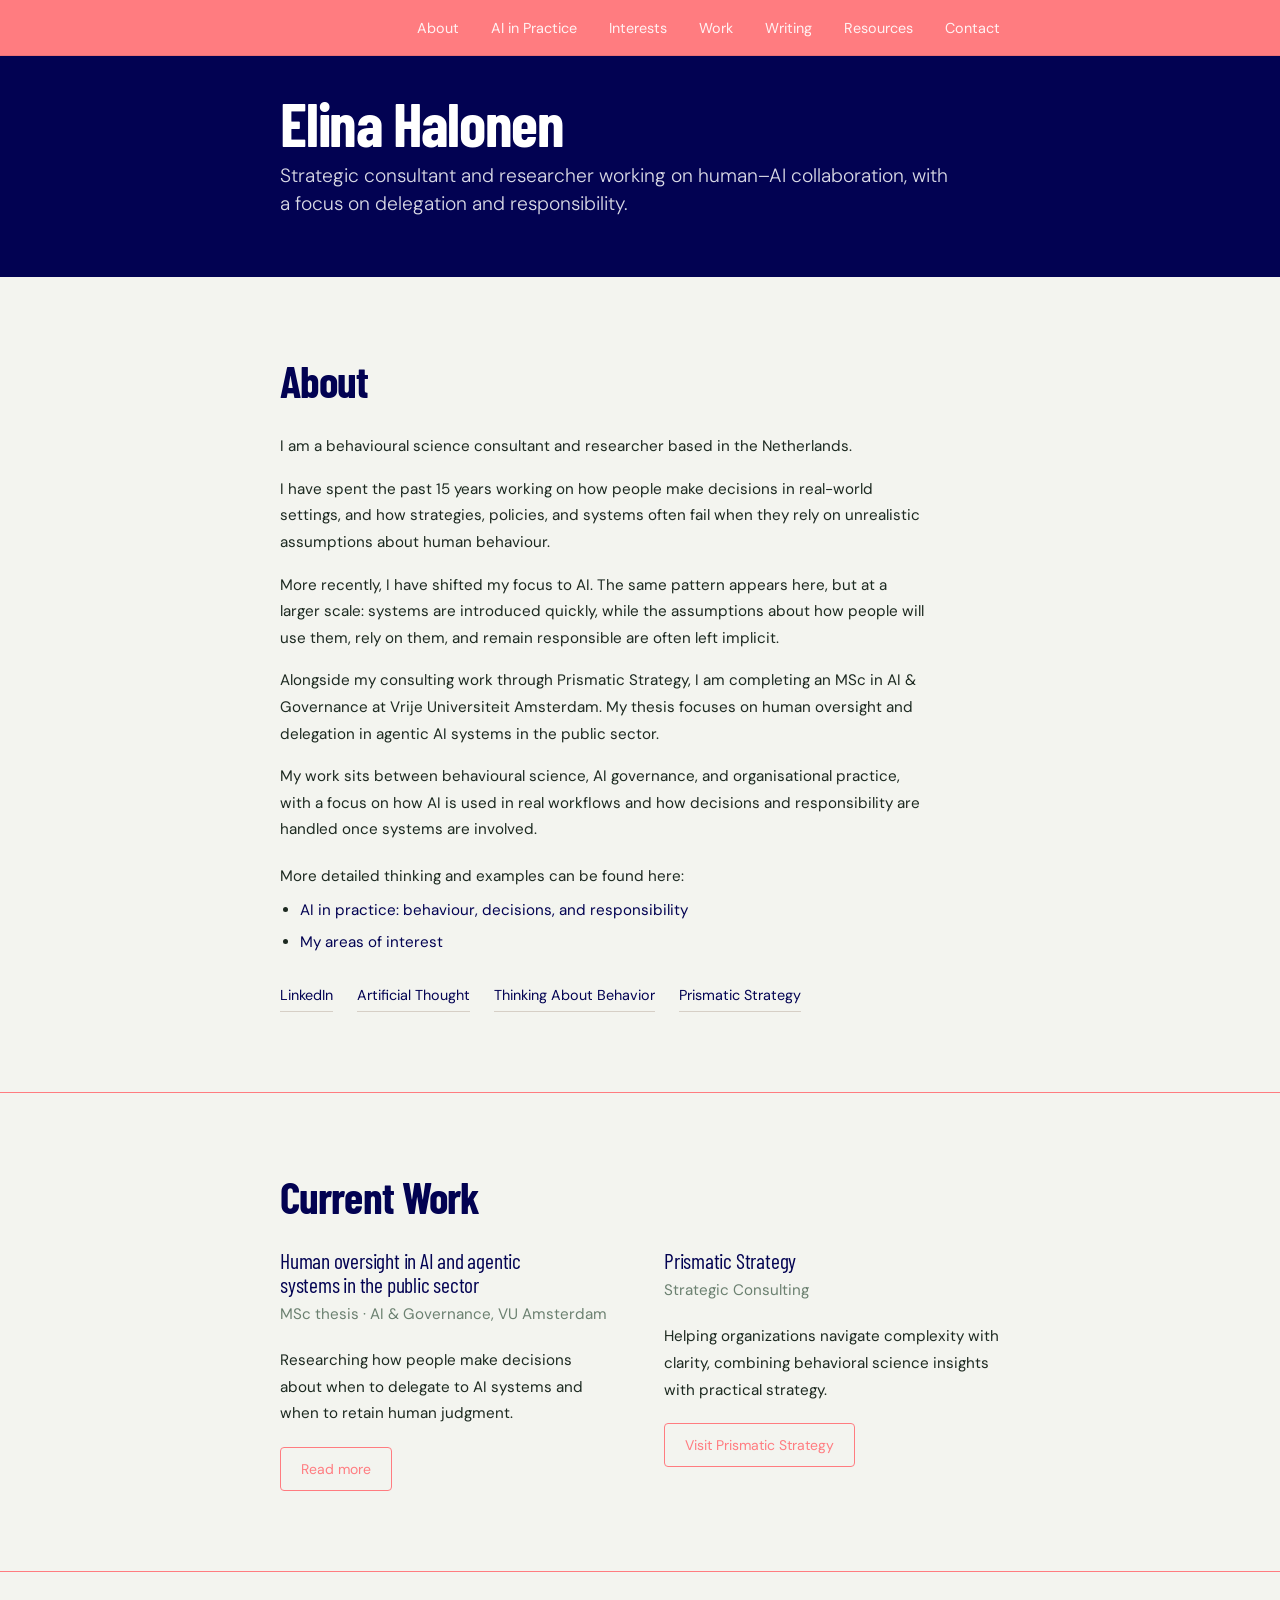
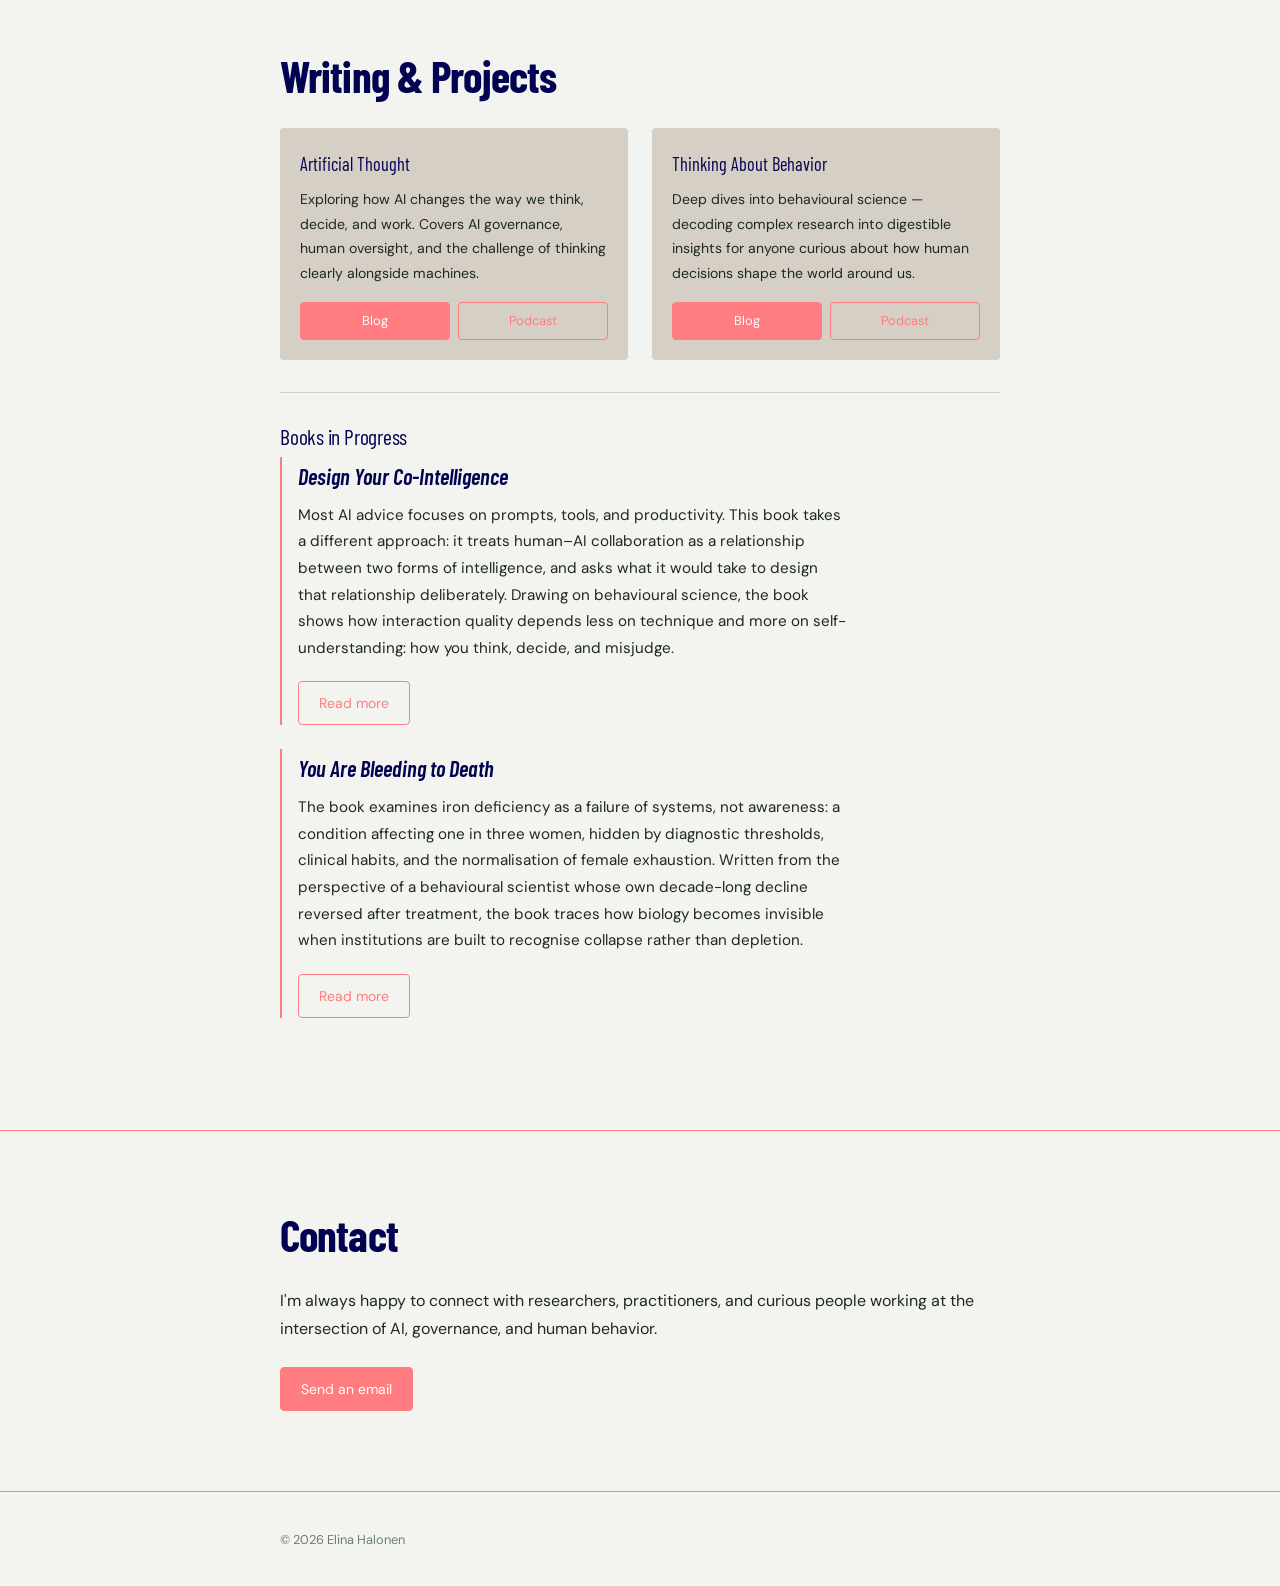
==== index.html @ ab455d07 "link colour" ====
<!DOCTYPE html>
<html lang="en">
<head>
  <meta charset="UTF-8">
  <meta name="viewport" content="width=device-width, initial-scale=1.0">
  <title>Elina Halonen</title>
  <meta name="description" content="Behavioural science consultant and researcher working on human–AI collaboration, delegation, and responsibility. Based in the Netherlands.">
  <link rel="preconnect" href="https://fonts.googleapis.com">
  <link rel="preconnect" href="https://fonts.gstatic.com" crossorigin>
  <link href="https://fonts.googleapis.com/css2?family=Barlow+Condensed:wght@400;500;600;700&family=DM+Sans:wght@300;400;500&display=swap" rel="stylesheet">
  <link rel="stylesheet" href="style.css?v=6">
</head>
<body>

  <!-- NAVIGATION -->
  <nav class="nav nav-index">
    <div class="nav-inner">
      <button class="nav-toggle" aria-label="Toggle menu">&#9776;</button>
      <ul class="nav-links">
        <li><a href="#about">About</a></li>
        <li><a href="ai-in-practice.html">AI in Practice</a></li>
        <li><a href="areas-of-interest.html">Interests</a></li>
        <li><a href="#work">Work</a></li>
        <li><a href="#writing">Writing</a></li>
        <li><a href="resources.html">Resources</a></li>
        <li><a href="#contact">Contact</a></li>
      </ul>
    </div>
  </nav>

  <main>

    <!-- HERO -->
    <section class="hero">
      <div class="hero-inner">
        <div class="hero-text">
          <h1 class="hero-name">Elina Halonen</h1>
          <!-- EDIT: tagline -->
          <p class="hero-tagline">Strategic consultant and researcher working on human–AI collaboration, with a focus on delegation and responsibility.</p>
        </div>
      </div>
    </section>

    <!-- ABOUT -->
    <section class="section reveal" id="about">
      <div class="section-inner">
        <h2 class="section-label">About</h2>
        <!-- EDIT: about text -->
        <div class="section-content">
          <p>I am a behavioural science consultant and researcher based in the Netherlands.</p>
          <p>I have spent the past 15 years working on how people make decisions in real-world settings, and how strategies, policies, and systems often fail when they rely on unrealistic assumptions about human behaviour.</p>
          <p>More recently, I have shifted my focus to AI. The same pattern appears here, but at a larger scale: systems are introduced quickly, while the assumptions about how people will use them, rely on them, and remain responsible are often left implicit.</p>
          <p>Alongside my consulting work through Prismatic Strategy, I am completing an MSc in AI &amp; Governance at Vrije Universiteit Amsterdam. My thesis focuses on human oversight and delegation in agentic AI systems in the public sector.</p>
          <p>My work sits between behavioural science, AI governance, and organisational practice, with a focus on how AI is used in real workflows and how decisions and responsibility are handled once systems are involved.</p>
        </div>
        <div class="section-content" style="margin-top: 1.25rem;">
          <p>More detailed thinking and examples can be found here:</p>
          <ul style="margin: 0.5rem 0 0 1.25rem; display: flex; flex-direction: column; gap: 0.3rem;">
            <li style="font-size: 0.95rem;"><a href="ai-in-practice.html" style="color: var(--color-green);">AI in practice: behaviour, decisions, and responsibility</a></li>
            <li style="font-size: 0.95rem;"><a href="areas-of-interest.html" style="color: var(--color-green);">My areas of interest</a></li>
          </ul>
        </div>

        <div class="hero-social" style="margin-top: 1.75rem;">
          <a href="https://www.linkedin.com/in/elinahalonen/" target="_blank" rel="noopener">LinkedIn</a>
          <a href="https://artificialthought.substack.com/" target="_blank" rel="noopener">Artificial Thought</a>
          <a href="https://thinkingaboutbehavior.substack.com/" target="_blank" rel="noopener">Thinking About Behavior</a>
          <a href="https://www.prismaticstrategy.com/" target="_blank" rel="noopener">Prismatic Strategy</a>
        </div>
      </div>
    </section>

    <!-- CURRENT WORK -->
    <section class="section reveal" id="work">
      <div class="section-inner">
        <h2 class="section-label">Current Work</h2>
        <div class="work-grid">
          <!-- EDIT: section content -->
          <div class="work-item">
            <h3 class="work-title">Human oversight in AI and agentic systems in the public sector</h3>
            <p class="work-org">MSc thesis · AI &amp; Governance, VU Amsterdam</p>
            <p>Researching how people make decisions about when to delegate to AI systems and when to retain human judgment.</p>
            <a href="thesis.html" class="btn btn-outline">Read more</a>
          </div>
          <div class="work-item">
            <h3 class="work-title">Prismatic Strategy</h3>
            <p class="work-org">Strategic Consulting</p>
            <p>Helping organizations navigate complexity with clarity, combining behavioral science insights with practical strategy.</p>
            <a href="https://www.prismaticstrategy.com/" class="btn btn-outline" target="_blank" rel="noopener">Visit Prismatic Strategy</a>
          </div>
        </div>
      </div>
    </section>

    <!-- WRITING & PROJECTS -->
    <section class="section reveal" id="writing">
      <div class="section-inner">
        <h2 class="section-label">Writing &amp; Projects</h2>
        <!-- EDIT: section content -->

        <div class="writing-item">
          <div class="substack-grid">
            <div class="substack-card">
              <h4>Artificial Thought</h4>
              <p>Exploring how AI changes the way we think, decide, and work. Covers AI governance, human oversight, and the challenge of thinking clearly alongside machines.</p>
              <div class="card-btns">
                <a href="https://artificialthought.substack.com/" class="btn btn-primary" target="_blank" rel="noopener">Blog</a>
                <a href="https://artificialthought.substack.com/podcast" class="btn btn-outline" target="_blank" rel="noopener">Podcast</a>
              </div>
            </div>
            <div class="substack-card">
              <h4>Thinking About Behavior</h4>
              <p>Deep dives into behavioural science — decoding complex research into digestible insights for anyone curious about how human decisions shape the world around us.</p>
              <div class="card-btns">
                <a href="https://thinkingaboutbehavior.substack.com/" class="btn btn-primary" target="_blank" rel="noopener">Blog</a>
                <a href="https://thinkingaboutbehavior.substack.com/podcast" class="btn btn-outline" target="_blank" rel="noopener">Podcast</a>
              </div>
            </div>
          </div>
        </div>

        <div class="writing-item">
          <div class="writing-header">
            <h3 class="writing-title">Books in Progress</h3>
          </div>
          <div class="book-list">
            <div class="book">
              <em class="book-title">Design Your Co-Intelligence</em>
              <p class="book-desc">Most AI advice focuses on prompts, tools, and productivity. This book takes a different approach: it treats human–AI collaboration as a relationship between two forms of intelligence, and asks what it would take to design that relationship deliberately. Drawing on behavioural science, the book shows how interaction quality depends less on technique and more on self-understanding: how you think, decide, and misjudge.</p>
              <a href="book-co-intelligence.html" class="btn btn-outline">Read more</a>
            </div>
            <div class="book">
              <em class="book-title">You Are Bleeding to Death</em>
              <p class="book-desc">The book examines iron deficiency as a failure of systems, not awareness: a condition affecting one in three women, hidden by diagnostic thresholds, clinical habits, and the normalisation of female exhaustion. Written from the perspective of a behavioural scientist whose own decade-long decline reversed after treatment, the book traces how biology becomes invisible when institutions are built to recognise collapse rather than depletion.</p>
              <a href="book-bleeding.html" class="btn btn-outline">Read more</a>
            </div>
          </div>
        </div>

      </div>
    </section>


    <!-- CONTACT -->
    <section class="section reveal" id="contact">
      <div class="section-inner">
        <h2 class="section-label">Contact</h2>
        <!-- EDIT: section content -->
        <div class="contact-content">
          <p>I'm always happy to connect with researchers, practitioners, and curious people working at the intersection of AI, governance, and human behavior.</p>
          <a href="mailto:elina@prismaticstrategy.com" class="btn btn-primary">Send an email</a>
        </div>
      </div>
    </section>

  </main>

  <footer class="footer">
    <div class="footer-inner">
      <span>© 2026 Elina Halonen</span>
    </div>
  </footer>

  <script>
    // Mobile nav toggle
    document.querySelector('.nav-toggle').addEventListener('click', function() {
      document.querySelector('.nav-links').classList.toggle('is-open');
    });

    // Close nav on link click (mobile)
    document.querySelectorAll('.nav-links a').forEach(function(link) {
      link.addEventListener('click', function() {
        document.querySelector('.nav-links').classList.remove('is-open');
      });
    });

    // Scroll reveal — JS adds hidden class so page is visible without JS
    var revealEls = document.querySelectorAll('.reveal');
    revealEls.forEach(function(el) { el.classList.add('reveal-js-ready'); });

    var revealObserver = new IntersectionObserver(function(entries) {
      entries.forEach(function(entry) {
        if (entry.isIntersecting) {
          entry.target.classList.add('is-visible');
          revealObserver.unobserve(entry.target);
        }
      });
    }, { threshold: 0.06 });

    revealEls.forEach(function(el) { revealObserver.observe(el); });
  </script>

</body>
</html>
---- style.css ----
/* ============================================================
   DESIGN TOKENS
   ============================================================ */
:root {
  --color-bg:         #F3F4EF;
  --color-text:       #1C2920;
  --color-green:      #020252;
  --color-coral:      #ff7c80;
  --color-sage:       #6B8070;
  --color-divider:    #D6CFC6;

  --font-display:     'Barlow Condensed', sans-serif;
  --font-sans:        'DM Sans', system-ui, sans-serif;

  --max-width:        720px;
  --section-pad:      5rem 1.5rem;
  --nav-height:       3.5rem;

  --ease-out-expo:    cubic-bezier(0.16, 1, 0.3, 1);
}

/* ============================================================
   SELECTION
   ============================================================ */
::selection {
  background-color: var(--color-coral);
  color: #fff;
}

/* ============================================================
   RESET
   ============================================================ */
*, *::before, *::after {
  box-sizing: border-box;
  margin: 0;
  padding: 0;
}

html {
  scroll-behavior: smooth;
}

body {
  background-color: var(--color-bg);
  color: var(--color-text);
  font-family: var(--font-sans);
  font-size: 1.0625rem;
  line-height: 1.75;
  -webkit-font-smoothing: antialiased;
}

img {
  max-width: 100%;
  display: block;
}

a {
  color: var(--color-coral);
  text-decoration: none;
}

a:hover {
  text-decoration: underline;
}

/* ============================================================
   TYPOGRAPHY
   ============================================================ */
h1, h2, h3 {
  font-family: var(--font-display);
  font-weight: 700;
  line-height: 1.1;
  color: var(--color-green);
  text-wrap: balance;
  letter-spacing: -0.01em;
}

p {
  max-width: 65ch;
}

/* ============================================================
   NAVIGATION
   ============================================================ */
.nav {
  position: sticky;
  top: 0;
  z-index: 100;
  background-color: var(--color-coral);
  border-bottom: 1px solid rgba(0,0,0,0.08);
  height: var(--nav-height);
  padding: 0 1.5rem;
}

/* Home page nav: no name, so right-align the links */
.nav-index .nav-inner {
  justify-content: flex-end;
}

.nav-inner {
  max-width: var(--max-width);
  margin: 0 auto;
  padding: 0;
  height: 100%;
  display: flex;
  align-items: center;
  justify-content: space-between;
}

.nav-name {
  font-family: var(--font-display);
  font-size: 1.3rem;
  font-weight: 700;
  color: #fff;
  letter-spacing: 0.02em;
  text-decoration: none;
  transition: color 0.2s;
}

.nav-name:hover {
  color: var(--color-green);
  text-decoration: none;
}

.nav-links {
  list-style: none;
  display: flex;
  gap: 2rem;
}

.nav-links a {
  font-family: var(--font-sans);
  font-size: 0.9rem;
  font-weight: 400;
  color: rgba(255,255,255,0.9);
  text-decoration: none;
  transition: color 0.2s;
}

.nav-links a:hover {
  color: var(--color-green);
  text-decoration: none;
}

.nav-toggle {
  display: none;
  background: none;
  border: none;
  font-size: 1.25rem;
  color: #fff;
  cursor: pointer;
}

@media (max-width: 600px) {
  .nav-toggle {
    display: block;
  }

  .nav-links {
    display: none;
    position: absolute;
    top: var(--nav-height);
    left: 0;
    right: 0;
    background-color: var(--color-coral);
    border-bottom: 1px solid rgba(0,0,0,0.1);
    flex-direction: column;
    padding: 1rem 1.5rem;
    gap: 1rem;
  }

  .nav-links.is-open {
    display: flex;
  }
}

/* ============================================================
   HERO
   ============================================================ */
.hero {
  background-color: var(--color-green);
  padding: 2.25rem 1.5rem 2.75rem;
}

.hero-inner {
  max-width: var(--max-width);
  margin: 0 auto;
  display: flex;
  align-items: center;
  gap: 3rem;
}

.hero-text {
  flex: 1;
}

.hero-photo {
  flex-shrink: 0;
  order: 2;
}

.hero-graphic {
  flex-shrink: 0;
  order: 2;
  width: 210px;
  height: 210px;
  overflow: hidden;
  border-radius: 3px;
  opacity: 0.9;
  /* no entrance animation — appears immediately */
}

.hero-graphic img {
  width: 100%;
  height: 100%;
  object-fit: cover;
  object-position: center center;
}

.hero-photo img {
  width: 130px;
  height: 130px;
  border-radius: 4px;
  object-fit: cover;
  opacity: 0.92;
}

.photo-placeholder {
  display: none;
  width: 130px;
  height: 130px;
  border-radius: 4px;
  background-color: rgba(255,255,255,0.1);
  color: rgba(255,255,255,0.5);
  font-family: var(--font-display);
  font-size: 1.5rem;
  font-weight: 400;
  align-items: center;
  justify-content: center;
}

.hero-name {
  font-family: var(--font-display);
  font-size: clamp(2.2rem, 5.6vw, 3.85rem);
  font-weight: 700;
  color: #fff;
  margin-bottom: 0.5rem;
  line-height: 1.0;
  letter-spacing: -0.02em;
}

.hero-tagline {
  font-family: var(--font-sans);
  font-size: clamp(1rem, 1.6vw, 1.2rem);
  font-weight: 300;
  color: rgba(255,255,255,0.85);
  max-width: 52ch;
  margin-bottom: 0.85rem;
  line-height: 1.5;
  letter-spacing: 0;
}

.hero-status {
  font-size: 0.875rem;
  color: var(--color-coral);
  font-weight: 400;
  letter-spacing: 0.01em;
}

.hero-social {
  display: flex;
  gap: 1.5rem;
  margin-top: 1.5rem;
  flex-wrap: wrap;
}

.hero-social a {
  font-size: 0.9rem;
  font-weight: 400;
  color: var(--color-green);
  text-decoration: none;
  border-bottom: 1px solid var(--color-divider);
  padding-bottom: 2px;
  transition: border-color 0.2s, color 0.2s;
}

.hero-social a:hover {
  color: var(--color-coral);
  border-color: var(--color-coral);
  text-decoration: none;
}

@media (max-width: 600px) {
  .hero-inner {
    flex-direction: column;
    gap: 1.5rem;
  }

  .hero-photo {
    order: 0;
  }

  .hero-graphic {
    display: none;
  }
}

/* ============================================================
   SHARED SECTION STYLES
   ============================================================ */
.section {
  border-bottom: 1px solid var(--color-coral);
  padding: var(--section-pad);
  scroll-margin-top: calc(var(--nav-height) + 1rem);
}

.section-inner {
  max-width: var(--max-width);
  margin: 0 auto;
}

.section-label {
  font-family: var(--font-display);
  font-size: clamp(2rem, 4vw, 2.75rem);
  font-weight: 700;
  color: var(--color-green);
  margin-bottom: 1.75rem;
  letter-spacing: -0.02em;
}

/* ============================================================
   SCROLL REVEAL
   ============================================================ */
@keyframes revealUp {
  from { opacity: 0; transform: translateY(18px); }
  to   { opacity: 1; transform: translateY(0); }
}

/* JS adds .reveal-js-ready to hide before observer fires */
.reveal-js-ready {
  opacity: 0;
}

.reveal-js-ready.is-visible {
  animation: revealUp 0.65s var(--ease-out-expo) forwards;
}

.section-content p {
  font-size: 0.95rem;
}

.section-content p + p {
  margin-top: 1rem;
}

/* ============================================================
   CURRENT WORK
   ============================================================ */
.work-grid {
  display: grid;
  grid-template-columns: 1fr 1fr;
  gap: 3rem;
}

.work-title {
  font-family: var(--font-display);
  font-size: 1.35rem;
  font-weight: 400;
  color: var(--color-green);
  margin-bottom: 0.25rem;
}

.work-org {
  font-size: 0.85rem;
  color: var(--color-sage);
  font-weight: 400;
  margin-bottom: 0.75rem;
}

.work-item p {
  font-size: 0.95rem;
  margin-bottom: 1.25rem;
}

@media (max-width: 600px) {
  .work-grid {
    grid-template-columns: 1fr;
    gap: 2.5rem;
  }
}

/* ============================================================
   WRITING & PROJECTS
   ============================================================ */
.writing-item {
  padding: 2rem 0;
  border-top: 1px solid var(--color-divider);
}

.writing-item:first-of-type {
  border-top: none;
  padding-top: 0;
}

.writing-header {
  display: flex;
  align-items: baseline;
  gap: 1rem;
  margin-bottom: 0.5rem;
}

.writing-title {
  font-family: var(--font-display);
  font-size: 1.35rem;
  font-weight: 400;
  color: var(--color-green);
}

.writing-meta {
  font-size: 0.8rem;
  color: var(--color-sage);
  font-weight: 400;
}

.writing-item p {
  font-size: 0.95rem;
  margin-bottom: 1.25rem;
}

/* Substack side-by-side */
.substack-grid {
  display: grid;
  grid-template-columns: 1fr 1fr;
  gap: 1.5rem;
  margin-bottom: 0;
}

.substack-card {
  background-color: var(--color-divider);
  border-radius: 4px;
  padding: 1.25rem;
}

.substack-card h4 {
  font-family: var(--font-display);
  font-size: 1.15rem;
  font-weight: 400;
  color: var(--color-green);
  margin-bottom: 0.4rem;
}

.substack-card p {
  font-size: 0.88rem;
  color: var(--color-text);
  margin-bottom: 1rem;
  max-width: none;
}

.card-btns {
  display: flex;
  gap: 0.5rem;
  flex-wrap: wrap;
}

.substack-card .btn {
  flex: 1;
  text-align: center;
  font-size: 0.8rem;
  padding: 0.45rem 0.9rem;
}

@media (max-width: 600px) {
  .substack-grid {
    grid-template-columns: 1fr;
  }
}

/* Books */
.book-list {
  display: flex;
  flex-direction: column;
  gap: 1.5rem;
  margin-bottom: 0;
}

.book {
  padding-left: 1rem;
  border-left: 2px solid var(--color-coral);
}

.book-title {
  font-family: var(--font-display);
  font-size: 1.4rem;
  font-weight: 600;
  display: block;
  margin-bottom: 0.35rem;
  color: var(--color-green);
}

.book-desc {
  font-size: 0.95rem;
  color: var(--color-text);
  max-width: 55ch;
  margin-bottom: 0.75rem;
}

.book-links {
  display: flex;
  gap: 0.75rem;
  flex-wrap: wrap;
}

/* ============================================================
   RESOURCES
   ============================================================ */
.resource-list {
  display: flex;
  flex-direction: column;
}

.resource-item {
  padding: 2rem 0;
  border-top: 1px solid var(--color-divider);
}

.resource-item:first-child {
  border-top: none;
  padding-top: 0;
}

.resource-header {
  display: flex;
  align-items: baseline;
  gap: 1rem;
  margin-bottom: 0.5rem;
  flex-wrap: wrap;
}

.resource-title {
  font-family: var(--font-display);
  font-size: 1.2rem;
  font-weight: 400;
  color: var(--color-green);
}

.resource-meta {
  font-size: 0.8rem;
  color: var(--color-sage);
  font-weight: 400;
  white-space: nowrap;
}

.resource-item p {
  font-size: 0.95rem;
  margin-bottom: 1rem;
}

/* ============================================================
   BUTTONS
   ============================================================ */
.btn {
  display: inline-block;
  font-family: var(--font-sans);
  font-size: 0.875rem;
  font-weight: 400;
  padding: 0.55rem 1.25rem;
  border-radius: 4px;
  text-decoration: none;
  transition: background-color 0.2s, color 0.2s, border-color 0.2s;
  cursor: pointer;
}

.btn-primary {
  background-color: var(--color-coral);
  color: #fff;
  border: 1.5px solid var(--color-coral);
}

.btn-primary:hover {
  background-color: #e8636a;
  border-color: #e8636a;
  text-decoration: none;
  color: #fff;
}

.btn-outline {
  background-color: transparent;
  color: var(--color-coral);
  border: 1.5px solid var(--color-coral);
}

.btn-outline:hover {
  background-color: var(--color-coral);
  color: #fff;
  text-decoration: none;
}

@media (max-width: 600px) {
  .btn {
    display: block;
    text-align: center;
  }
}

/* ============================================================
   CONTACT
   ============================================================ */
.contact-content p {
  margin-bottom: 1.5rem;
  font-size: 1rem;
}

/* ============================================================
   FOOTER
   ============================================================ */
.footer {
  padding: 2rem 1.5rem;
}

.footer-inner {
  max-width: var(--max-width);
  margin: 0 auto;
}

.footer span {
  font-size: 0.8rem;
  color: var(--color-sage);
}
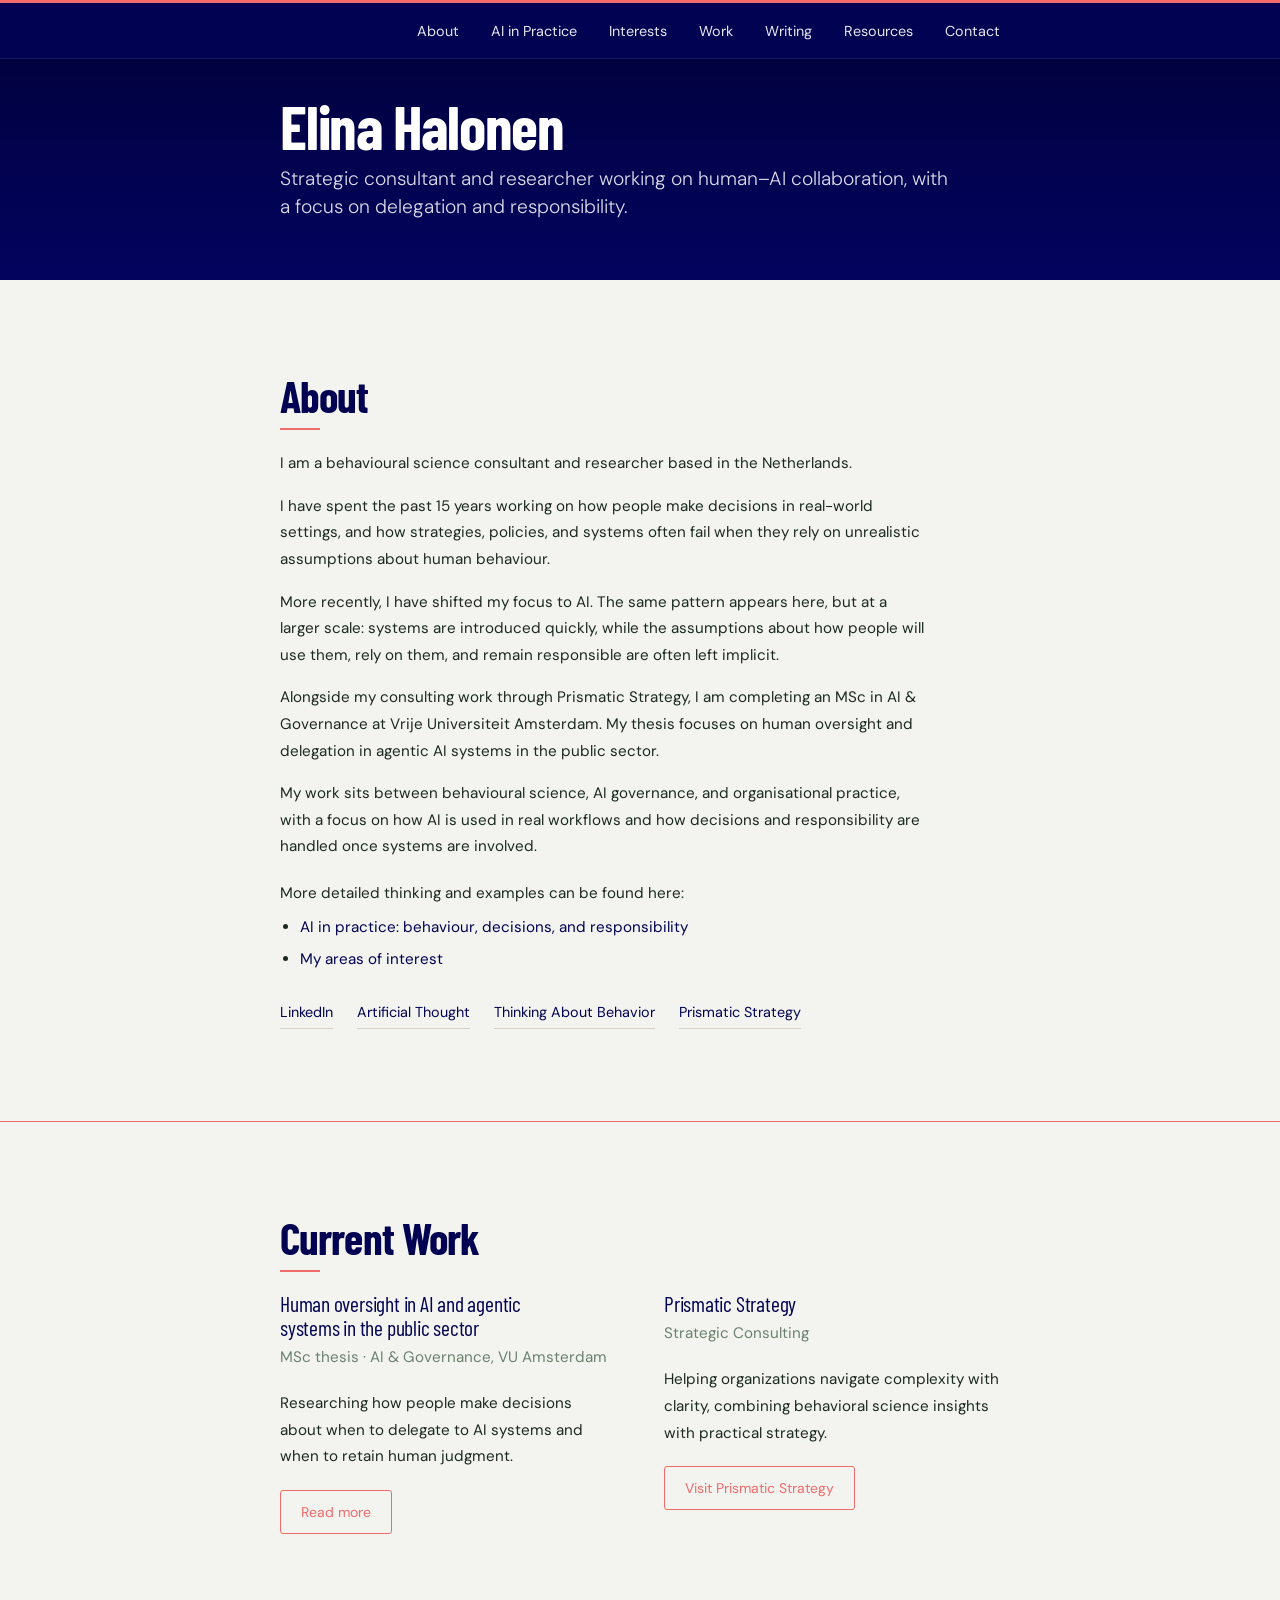
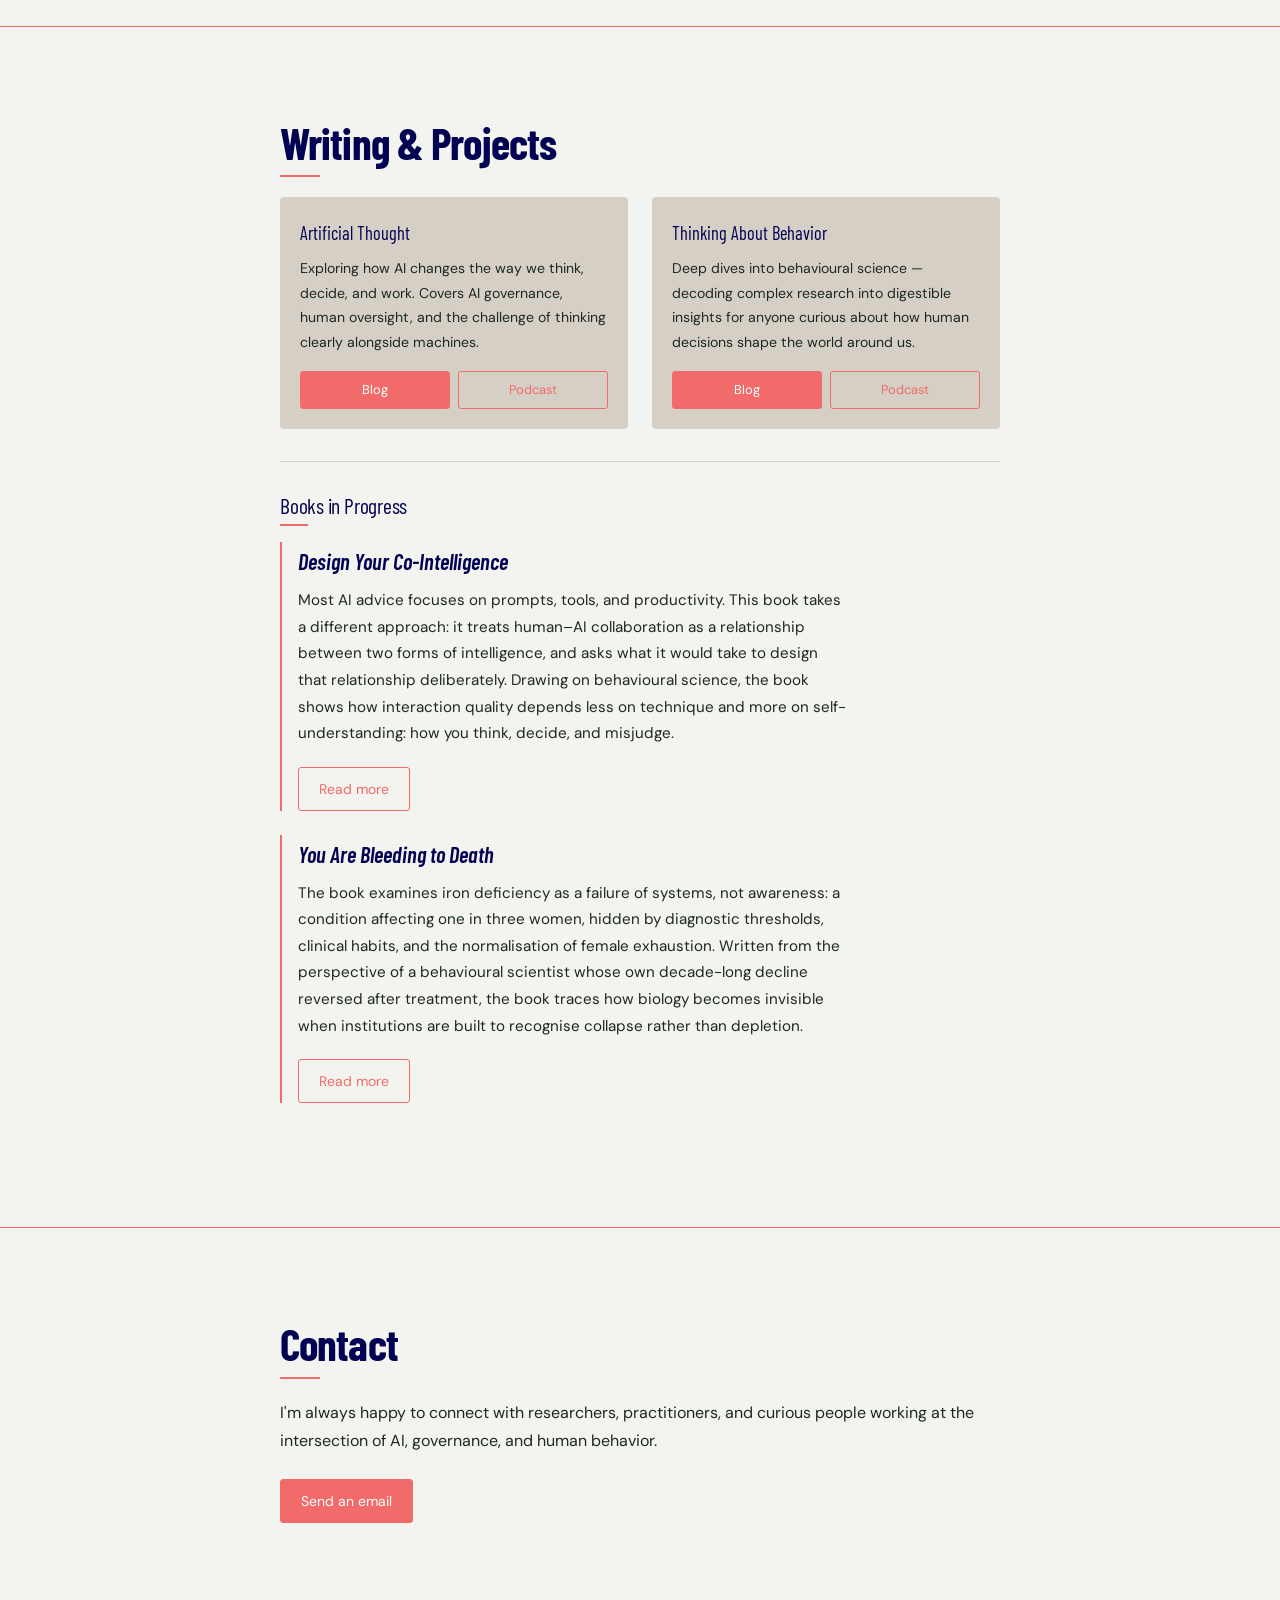
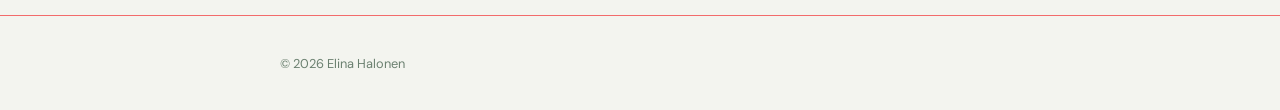
==== commit e0a28b8b: "visual refinement pass" ====
--- a/index.html
+++ b/index.html
@@ -8,7 +8,7 @@
   <link rel="preconnect" href="https://fonts.googleapis.com">
   <link rel="preconnect" href="https://fonts.gstatic.com" crossorigin>
   <link href="https://fonts.googleapis.com/css2?family=Barlow+Condensed:wght@400;500;600;700&family=DM+Sans:wght@300;400;500&display=swap" rel="stylesheet">
-  <link rel="stylesheet" href="style.css?v=6">
+  <link rel="stylesheet" href="style.css?v=7">
 </head>
 <body>
 
--- a/style.css
+++ b/style.css
@@ -5,7 +5,7 @@
   --color-bg:         #F3F4EF;
   --color-text:       #1C2920;
   --color-green:      #020252;
-  --color-coral:      #ff7c80;
+  --color-coral:      #F26B6B;
   --color-sage:       #6B8070;
   --color-divider:    #D6CFC6;
 
@@ -13,7 +13,7 @@
   --font-sans:        'DM Sans', system-ui, sans-serif;
 
   --max-width:        720px;
-  --section-pad:      5rem 1.5rem;
+  --section-pad:      5.75rem 1.5rem;
   --nav-height:       3.5rem;
 
   --ease-out-expo:    cubic-bezier(0.16, 1, 0.3, 1);
@@ -47,6 +47,7 @@
   font-size: 1.0625rem;
   line-height: 1.75;
   -webkit-font-smoothing: antialiased;
+  border-top: 3px solid var(--color-coral);
 }
 
 img {
@@ -86,8 +87,8 @@
   position: sticky;
   top: 0;
   z-index: 100;
-  background-color: var(--color-coral);
-  border-bottom: 1px solid rgba(0,0,0,0.08);
+  background-color: var(--color-green);
+  border-bottom: 1px solid rgba(255,255,255,0.08);
   height: var(--nav-height);
   padding: 0 1.5rem;
 }
@@ -118,7 +119,7 @@
 }
 
 .nav-name:hover {
-  color: var(--color-green);
+  color: var(--color-coral);
   text-decoration: none;
 }
 
@@ -138,7 +139,7 @@
 }
 
 .nav-links a:hover {
-  color: var(--color-green);
+  color: var(--color-coral);
   text-decoration: none;
 }
 
@@ -162,8 +163,8 @@
     top: var(--nav-height);
     left: 0;
     right: 0;
-    background-color: var(--color-coral);
-    border-bottom: 1px solid rgba(0,0,0,0.1);
+    background-color: var(--color-green);
+    border-bottom: 1px solid rgba(255,255,255,0.08);
     flex-direction: column;
     padding: 1rem 1.5rem;
     gap: 1rem;
@@ -178,7 +179,7 @@
    HERO
    ============================================================ */
 .hero {
-  background-color: var(--color-green);
+  background: linear-gradient(180deg, #010140 0%, #020252 55%, #03035e 100%);
   padding: 2.25rem 1.5rem 2.75rem;
 }
 
@@ -324,8 +325,18 @@
   font-size: clamp(2rem, 4vw, 2.75rem);
   font-weight: 700;
   color: var(--color-green);
-  margin-bottom: 1.75rem;
+  margin-bottom: 1.25rem;
   letter-spacing: -0.02em;
+}
+
+.section-label::after {
+  content: '';
+  display: block;
+  width: 2.5rem;
+  height: 2px;
+  background-color: var(--color-coral);
+  margin-top: 0.5rem;
+  margin-bottom: 0.5rem;
 }
 
 /* ============================================================
@@ -414,6 +425,16 @@
   font-size: 1.35rem;
   font-weight: 400;
   color: var(--color-green);
+}
+
+.writing-title::after {
+  content: '';
+  display: block;
+  width: 1.75rem;
+  height: 2px;
+  background-color: var(--color-coral);
+  margin-top: 0.4rem;
+  margin-bottom: 0.5rem;
 }
 
 .writing-meta {
@@ -439,6 +460,11 @@
   background-color: var(--color-divider);
   border-radius: 4px;
   padding: 1.25rem;
+  transition: box-shadow 0.2s;
+}
+
+.substack-card:hover {
+  box-shadow: 0 3px 14px rgba(242, 107, 107, 0.13);
 }
 
 .substack-card h4 {
@@ -564,9 +590,9 @@
   font-size: 0.875rem;
   font-weight: 400;
   padding: 0.55rem 1.25rem;
-  border-radius: 4px;
-  text-decoration: none;
-  transition: background-color 0.2s, color 0.2s, border-color 0.2s;
+  border-radius: 3px;
+  text-decoration: none;
+  transition: background-color 0.2s, color 0.2s, border-color 0.2s, box-shadow 0.2s;
   cursor: pointer;
 }
 
@@ -577,10 +603,11 @@
 }
 
 .btn-primary:hover {
-  background-color: #e8636a;
-  border-color: #e8636a;
+  background-color: #d45757;
+  border-color: #d45757;
   text-decoration: none;
   color: #fff;
+  box-shadow: 0 2px 8px rgba(242, 107, 107, 0.25);
 }
 
 .btn-outline {
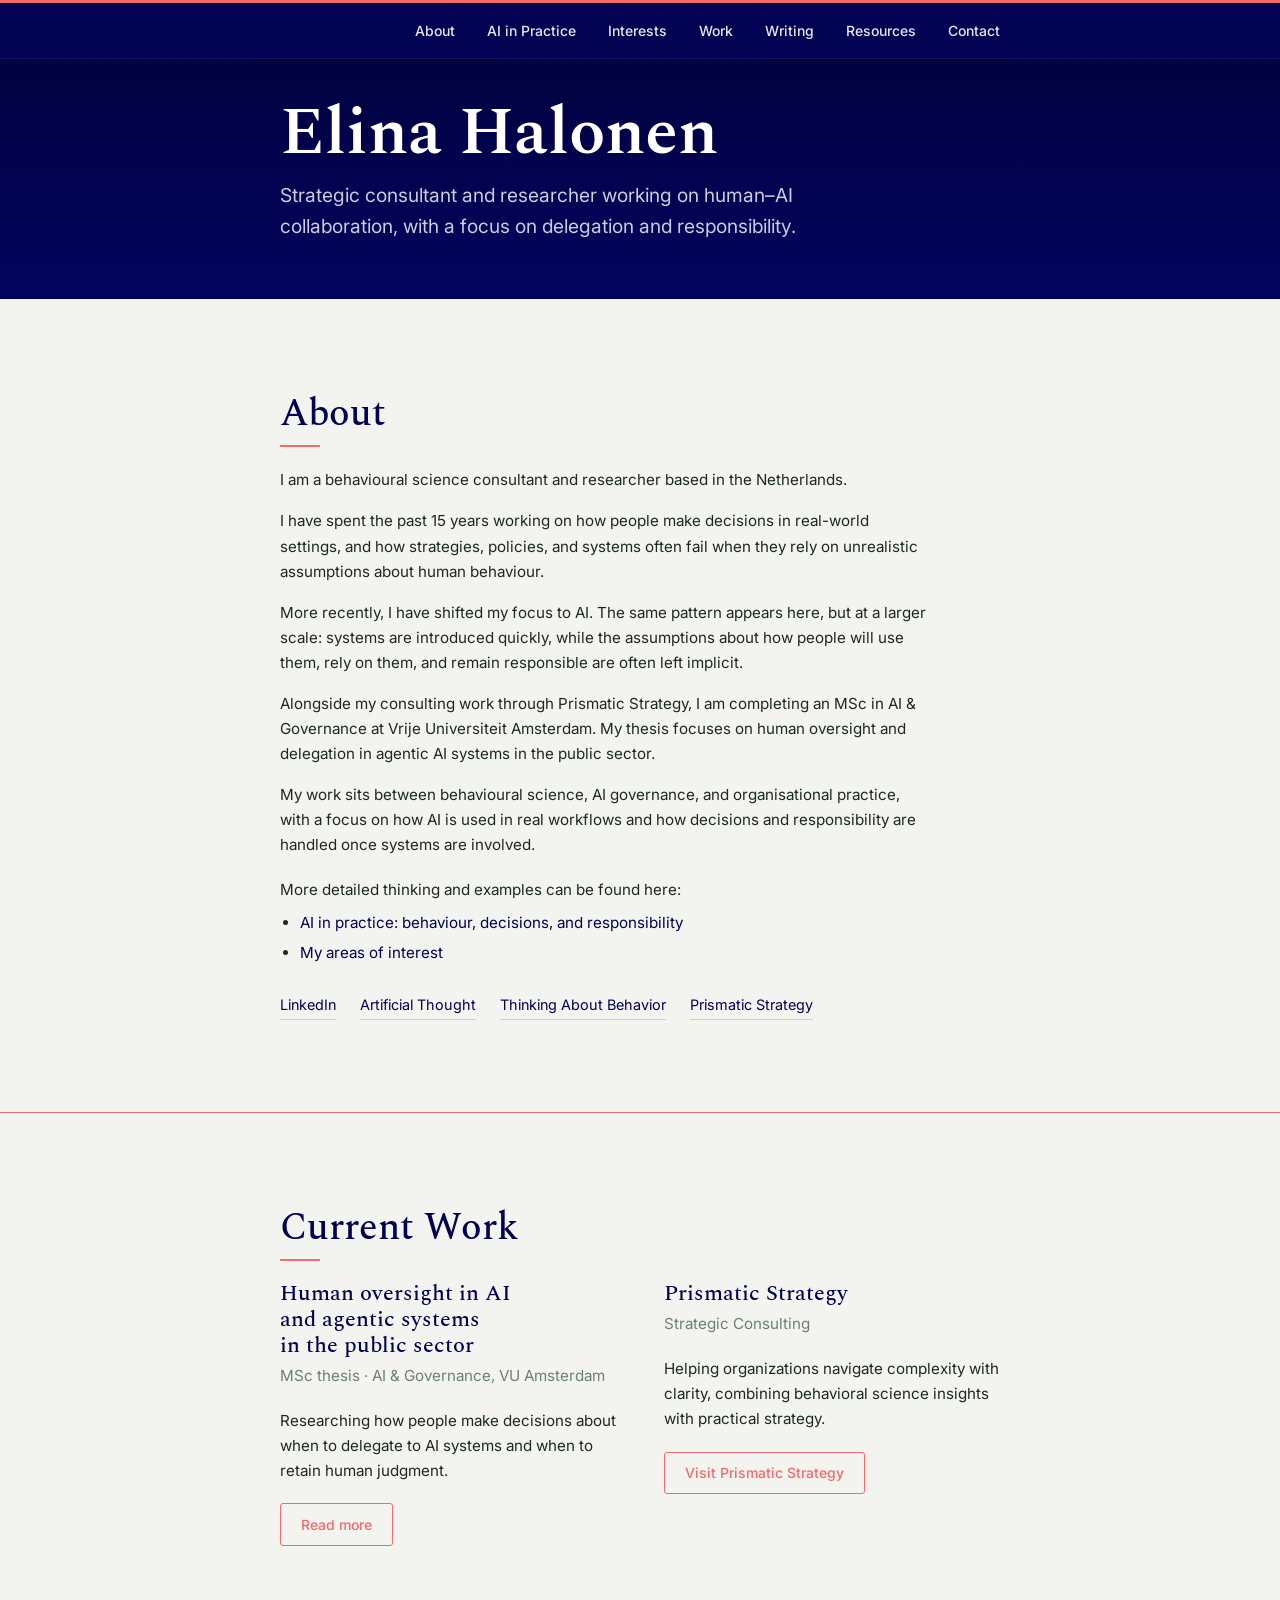
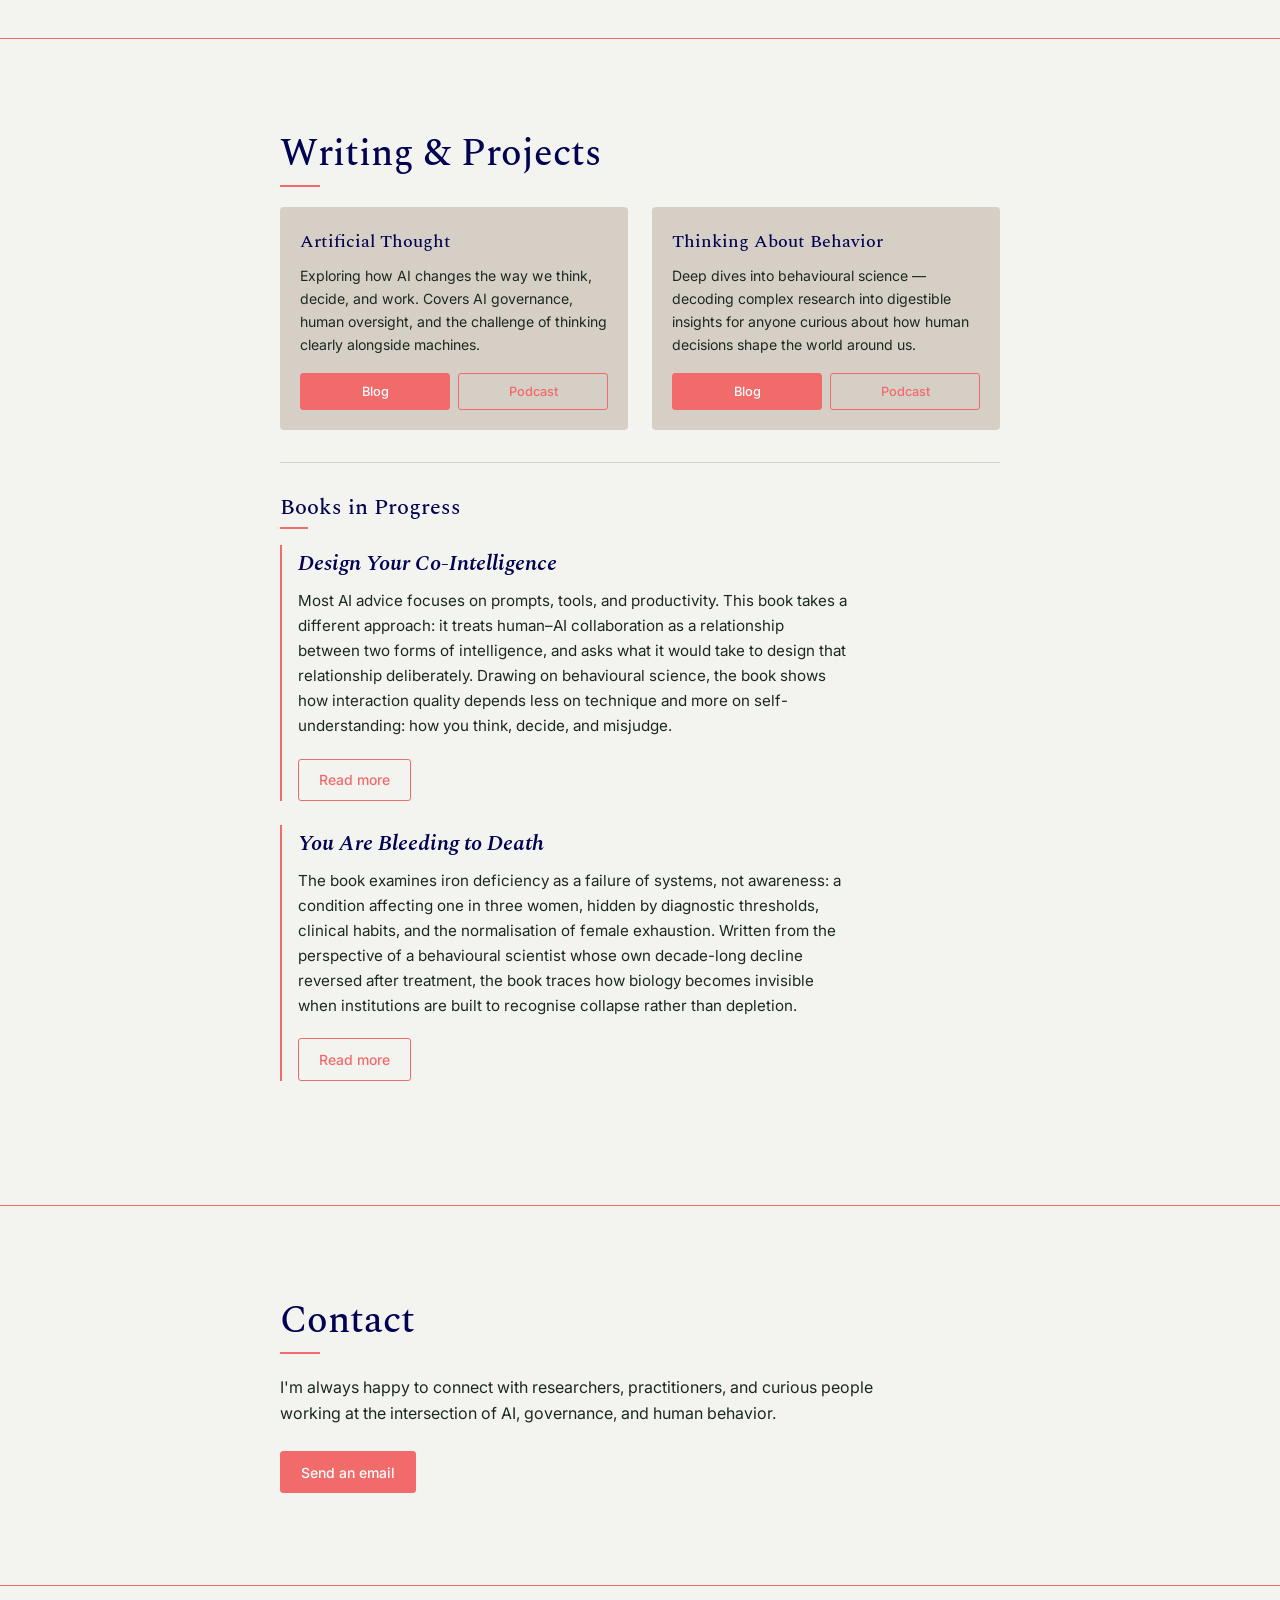
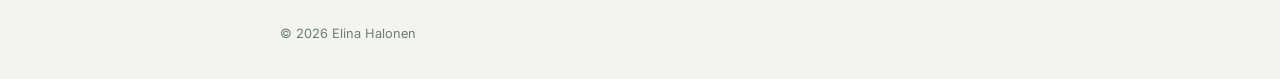
==== commit 1ce127e4: "font refinement" ====
--- a/index.html
+++ b/index.html
@@ -7,8 +7,8 @@
   <meta name="description" content="Behavioural science consultant and researcher working on human–AI collaboration, delegation, and responsibility. Based in the Netherlands.">
   <link rel="preconnect" href="https://fonts.googleapis.com">
   <link rel="preconnect" href="https://fonts.gstatic.com" crossorigin>
-  <link href="https://fonts.googleapis.com/css2?family=Barlow+Condensed:wght@400;500;600;700&family=DM+Sans:wght@300;400;500&display=swap" rel="stylesheet">
-  <link rel="stylesheet" href="style.css?v=7">
+  <link href="https://fonts.googleapis.com/css2?family=Inter:wght@400;500&family=Spectral:ital,wght@0,500;0,600;1,500;1,600&display=swap" rel="stylesheet">
+  <link rel="stylesheet" href="style.css?v=8">
 </head>
 <body>
 
--- a/style.css
+++ b/style.css
@@ -9,8 +9,8 @@
   --color-sage:       #6B8070;
   --color-divider:    #D6CFC6;
 
-  --font-display:     'Barlow Condensed', sans-serif;
-  --font-sans:        'DM Sans', system-ui, sans-serif;
+  --font-display:     'Spectral', Georgia, serif;
+  --font-sans:        'Inter', system-ui, sans-serif;
 
   --max-width:        720px;
   --section-pad:      5.75rem 1.5rem;
@@ -45,7 +45,7 @@
   color: var(--color-text);
   font-family: var(--font-sans);
   font-size: 1.0625rem;
-  line-height: 1.75;
+  line-height: 1.65;
   -webkit-font-smoothing: antialiased;
   border-top: 3px solid var(--color-coral);
 }
@@ -69,11 +69,11 @@
    ============================================================ */
 h1, h2, h3 {
   font-family: var(--font-display);
-  font-weight: 700;
-  line-height: 1.1;
+  font-weight: 600;
+  line-height: 1.2;
   color: var(--color-green);
   text-wrap: balance;
-  letter-spacing: -0.01em;
+  letter-spacing: 0;
 }
 
 p {
@@ -109,11 +109,11 @@
 }
 
 .nav-name {
-  font-family: var(--font-display);
-  font-size: 1.3rem;
-  font-weight: 700;
+  font-family: var(--font-sans);
+  font-size: 1.05rem;
+  font-weight: 500;
   color: #fff;
-  letter-spacing: 0.02em;
+  letter-spacing: 0;
   text-decoration: none;
   transition: color 0.2s;
 }
@@ -131,8 +131,8 @@
 
 .nav-links a {
   font-family: var(--font-sans);
-  font-size: 0.9rem;
-  font-weight: 400;
+  font-size: 0.875rem;
+  font-weight: 500;
   color: rgba(255,255,255,0.9);
   text-decoration: none;
   transition: color 0.2s;
@@ -242,22 +242,22 @@
 
 .hero-name {
   font-family: var(--font-display);
-  font-size: clamp(2.2rem, 5.6vw, 3.85rem);
-  font-weight: 700;
+  font-size: clamp(2.4rem, 5.6vw, 4.2rem);
+  font-weight: 600;
   color: #fff;
   margin-bottom: 0.5rem;
-  line-height: 1.0;
-  letter-spacing: -0.02em;
+  line-height: 1.15;
+  letter-spacing: 0;
 }
 
 .hero-tagline {
   font-family: var(--font-sans);
   font-size: clamp(1rem, 1.6vw, 1.2rem);
-  font-weight: 300;
-  color: rgba(255,255,255,0.85);
+  font-weight: 400;
+  color: rgba(255,255,255,0.8);
   max-width: 52ch;
   margin-bottom: 0.85rem;
-  line-height: 1.5;
+  line-height: 1.6;
   letter-spacing: 0;
 }
 
@@ -322,11 +322,11 @@
 
 .section-label {
   font-family: var(--font-display);
-  font-size: clamp(2rem, 4vw, 2.75rem);
-  font-weight: 700;
+  font-size: clamp(1.75rem, 3.5vw, 2.4rem);
+  font-weight: 500;
   color: var(--color-green);
   margin-bottom: 1.25rem;
-  letter-spacing: -0.02em;
+  letter-spacing: 0;
 }
 
 .section-label::after {
@@ -376,7 +376,7 @@
 .work-title {
   font-family: var(--font-display);
   font-size: 1.35rem;
-  font-weight: 400;
+  font-weight: 500;
   color: var(--color-green);
   margin-bottom: 0.25rem;
 }
@@ -423,7 +423,7 @@
 .writing-title {
   font-family: var(--font-display);
   font-size: 1.35rem;
-  font-weight: 400;
+  font-weight: 500;
   color: var(--color-green);
 }
 
@@ -470,7 +470,7 @@
 .substack-card h4 {
   font-family: var(--font-display);
   font-size: 1.15rem;
-  font-weight: 400;
+  font-weight: 500;
   color: var(--color-green);
   margin-bottom: 0.4rem;
 }
@@ -565,7 +565,7 @@
 .resource-title {
   font-family: var(--font-display);
   font-size: 1.2rem;
-  font-weight: 400;
+  font-weight: 500;
   color: var(--color-green);
 }
 
@@ -588,7 +588,7 @@
   display: inline-block;
   font-family: var(--font-sans);
   font-size: 0.875rem;
-  font-weight: 400;
+  font-weight: 500;
   padding: 0.55rem 1.25rem;
   border-radius: 3px;
   text-decoration: none;
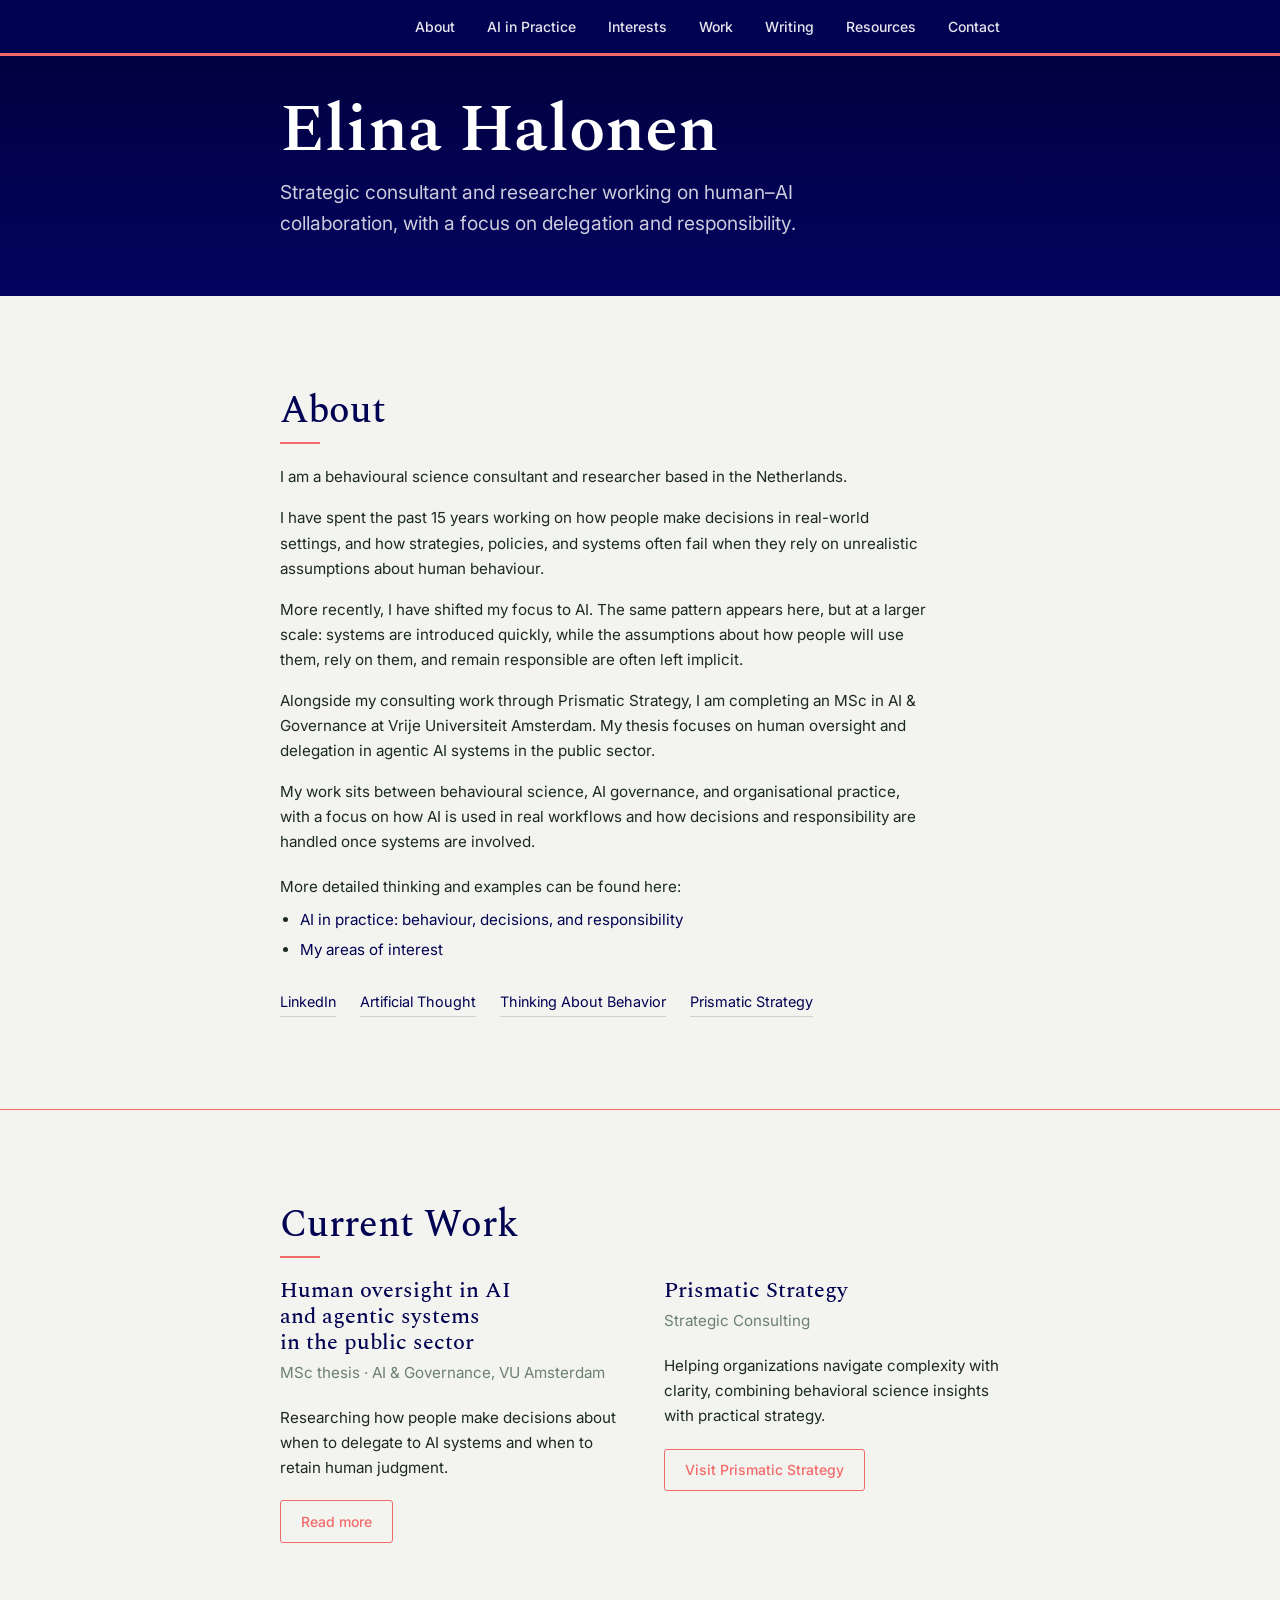
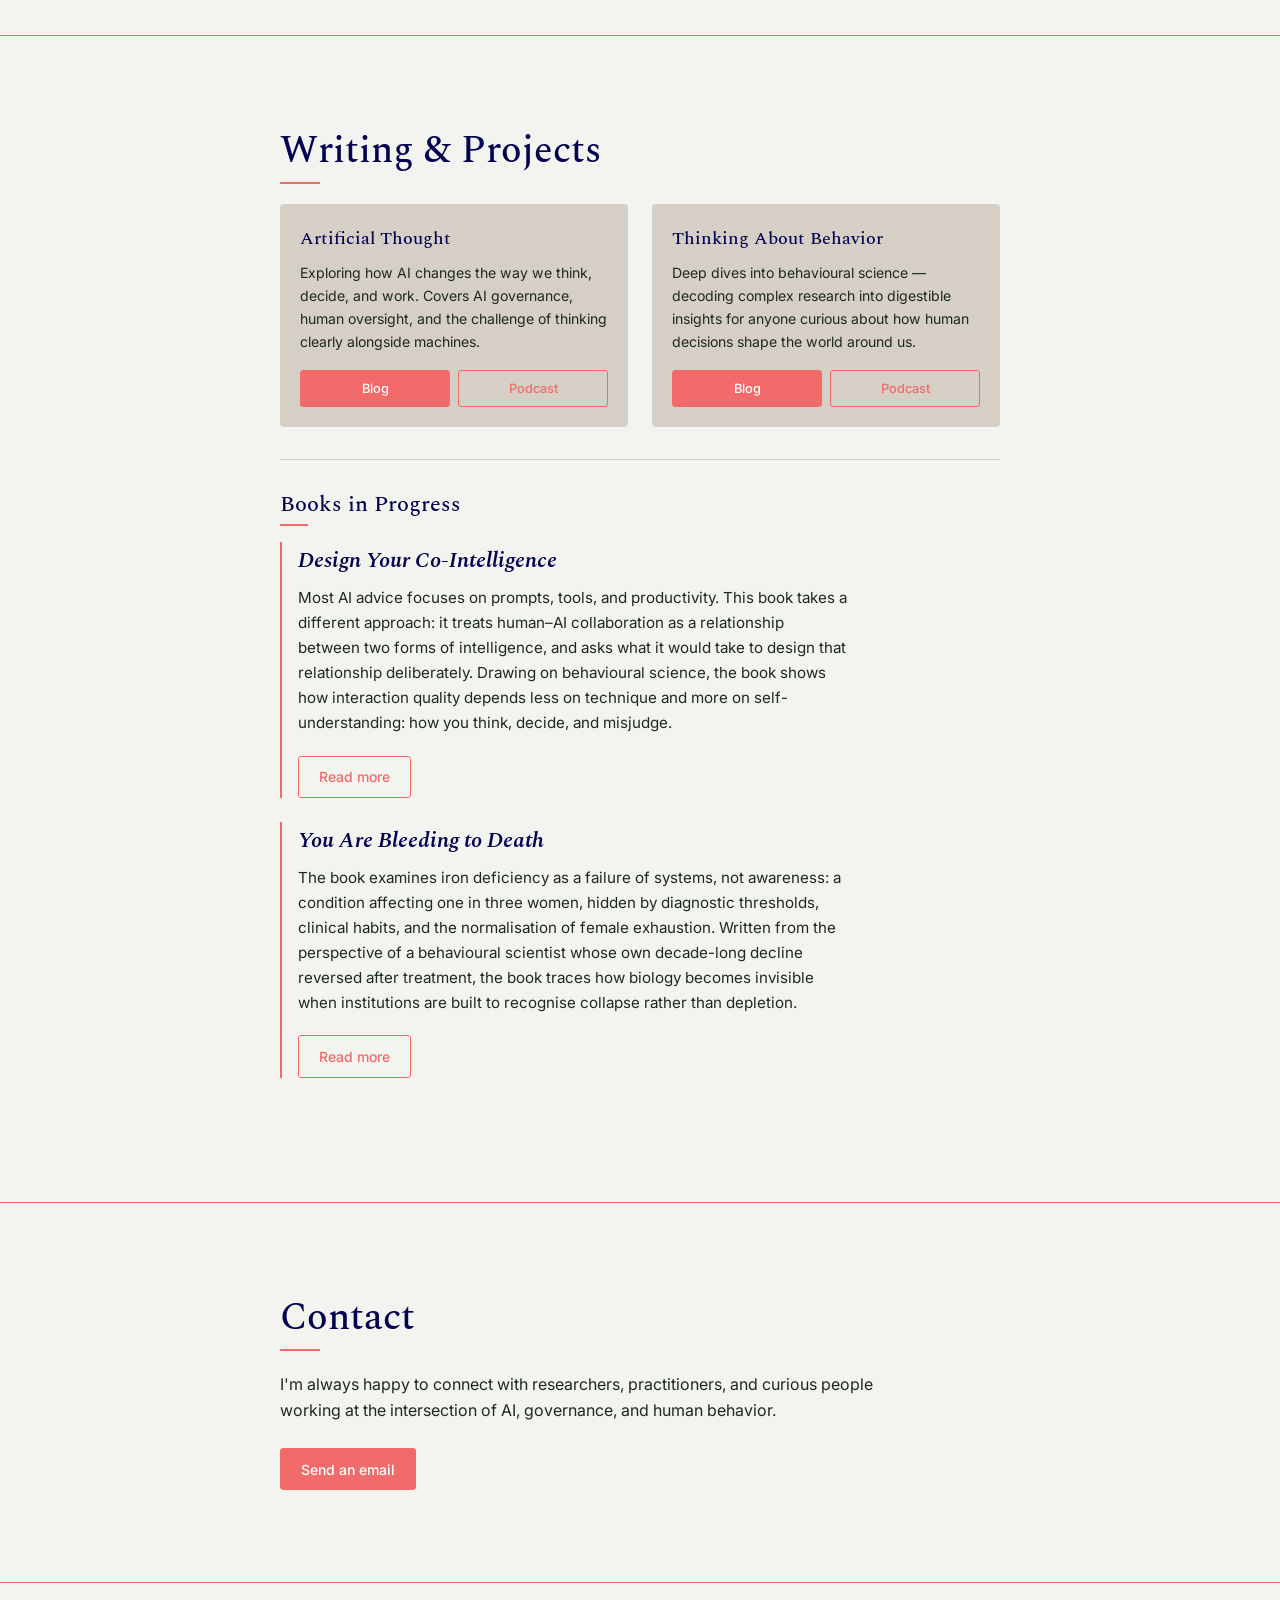
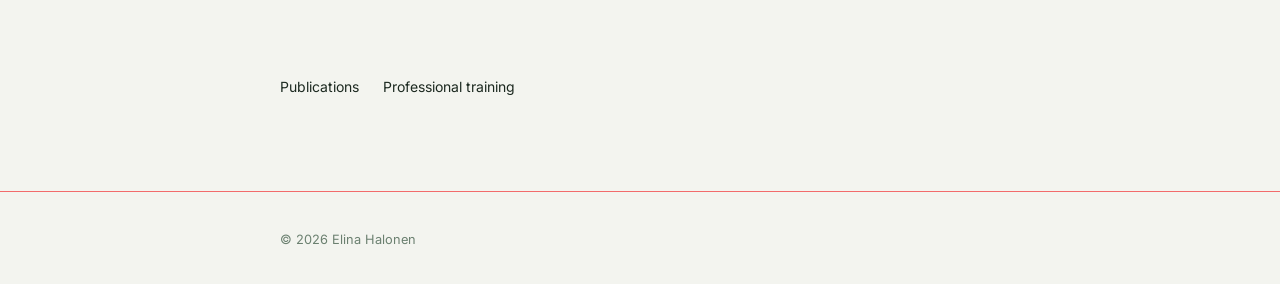
==== commit 290b0caf: "Add publications and professional training pages Standalone pages for academic publications and prof" ====
--- a/index.html
+++ b/index.html
@@ -155,6 +155,16 @@
 
   </main>
 
+    <!-- BACKGROUND -->
+    <section class="section">
+      <div class="section-inner">
+        <div style="display: flex; gap: 1.5rem; flex-wrap: wrap;">
+          <a href="publications.html" style="font-size: 0.875rem; color: var(--color-muted);">Publications</a>
+          <a href="training.html" style="font-size: 0.875rem; color: var(--color-muted);">Professional training</a>
+        </div>
+      </div>
+    </section>
+
   <footer class="footer">
     <div class="footer-inner">
       <span>© 2026 Elina Halonen</span>
--- a/style.css
+++ b/style.css
@@ -47,7 +47,6 @@
   font-size: 1.0625rem;
   line-height: 1.65;
   -webkit-font-smoothing: antialiased;
-  border-top: 3px solid var(--color-coral);
 }
 
 img {
@@ -88,7 +87,7 @@
   top: 0;
   z-index: 100;
   background-color: var(--color-green);
-  border-bottom: 1px solid rgba(255,255,255,0.08);
+  border-bottom: 3px solid var(--color-coral);
   height: var(--nav-height);
   padding: 0 1.5rem;
 }
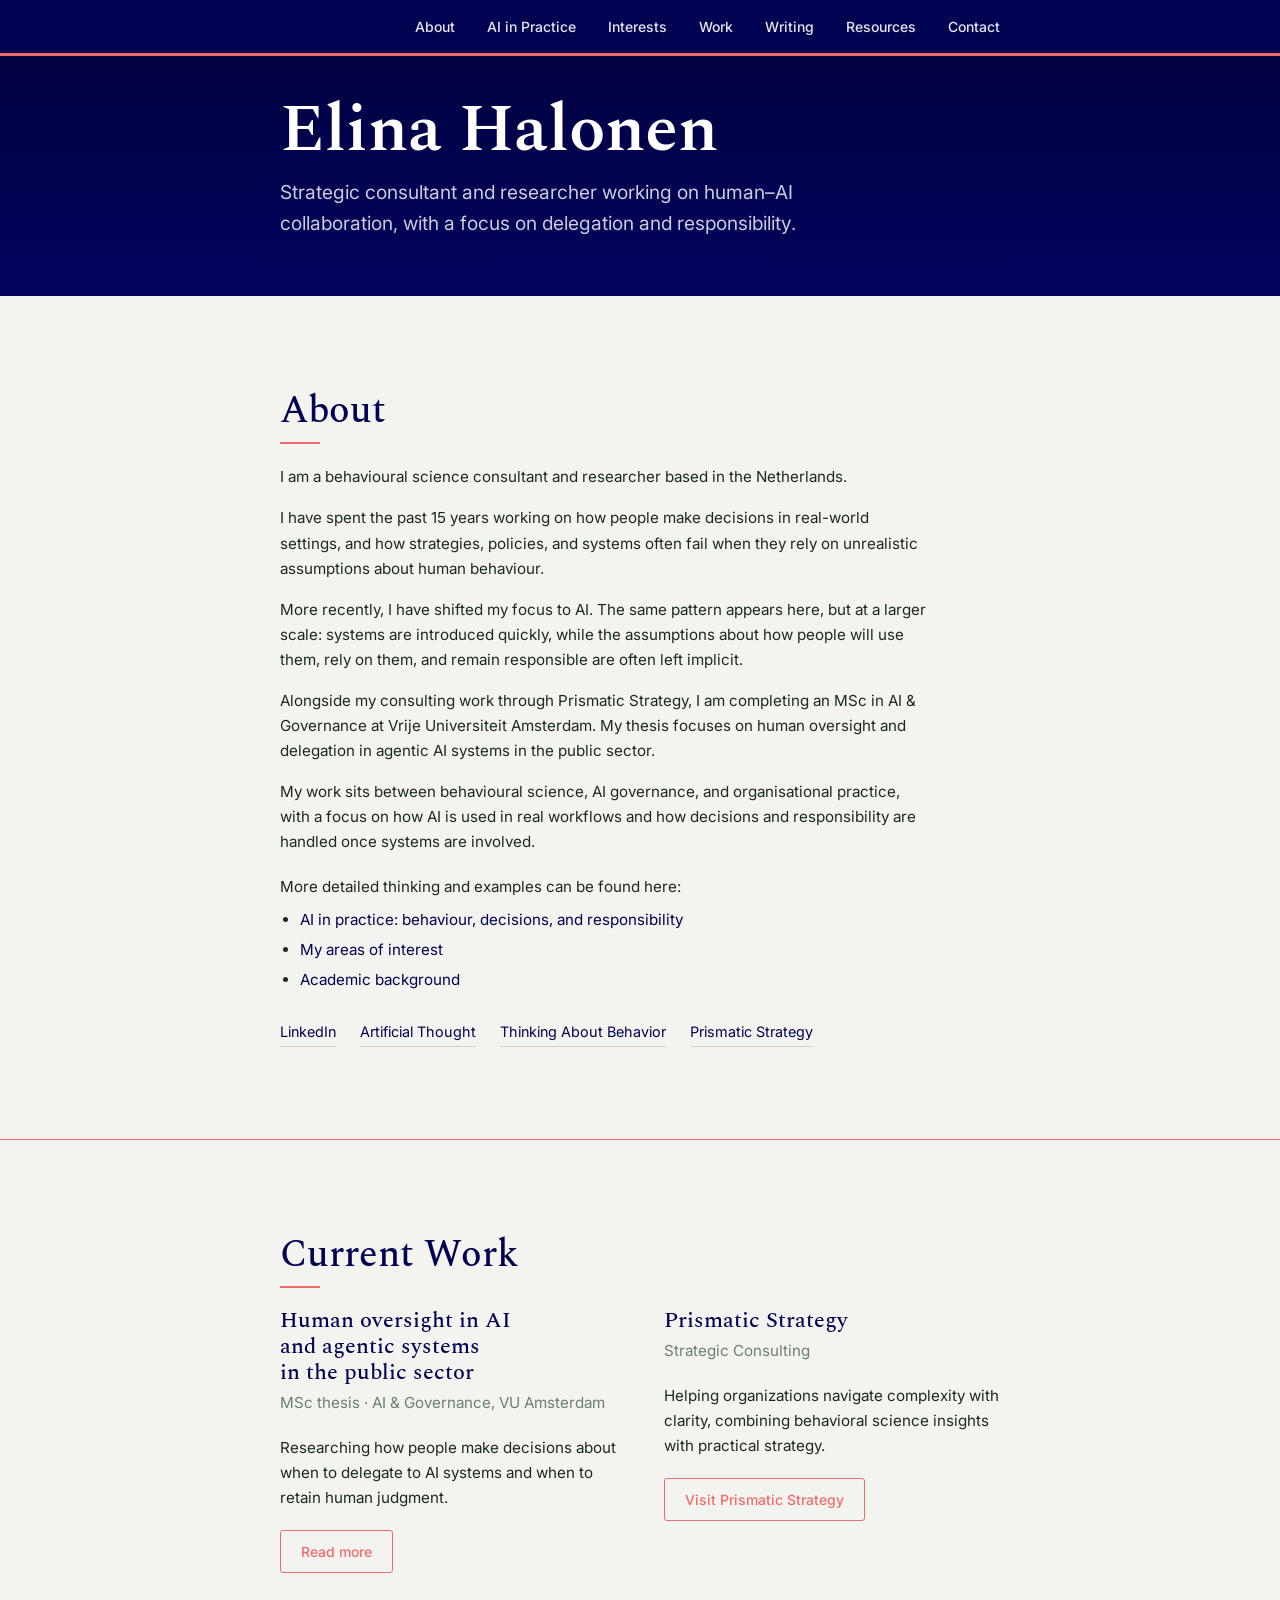
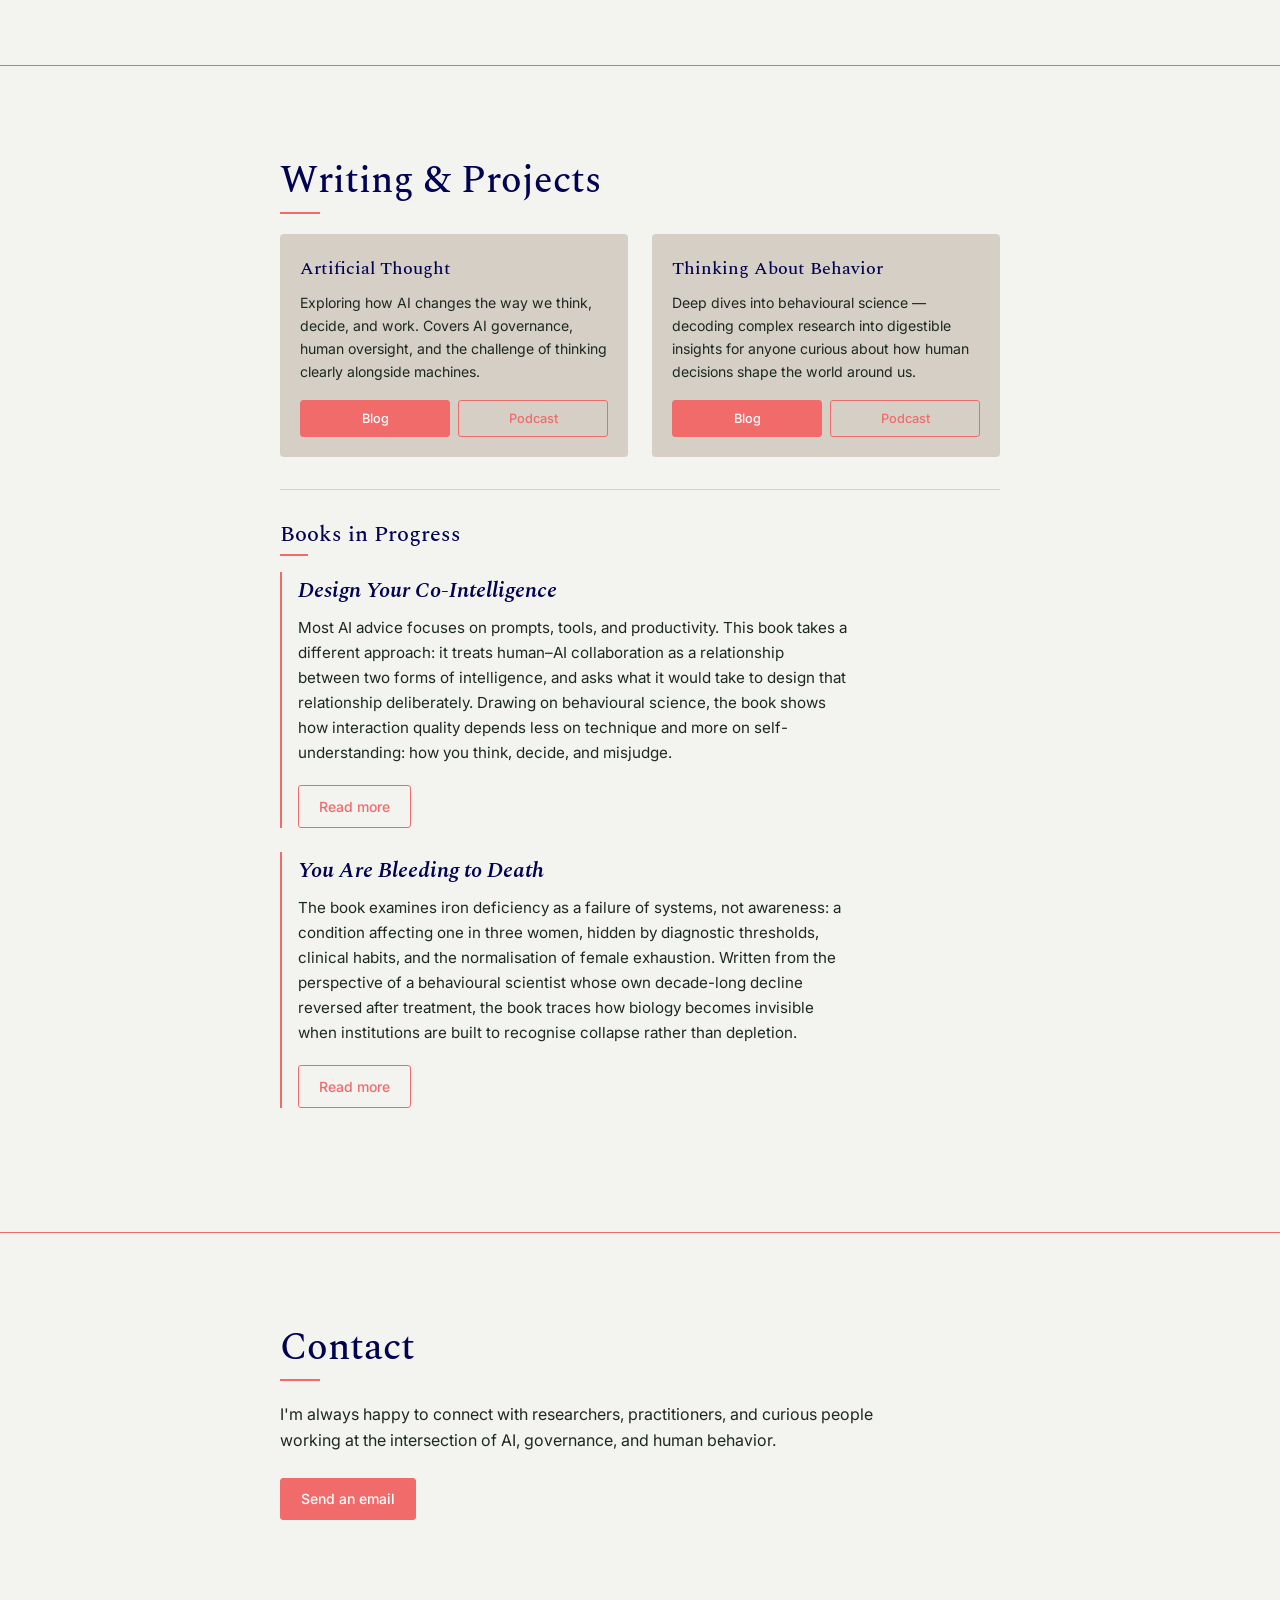
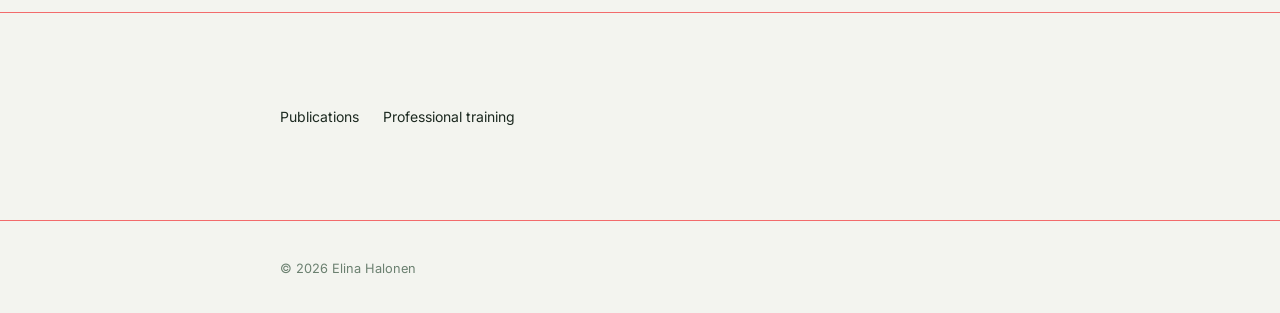
==== commit 3aac64cc: "Add academic background page, fix publication links, add training links New academic-background.html" ====
--- a/index.html
+++ b/index.html
@@ -58,6 +58,7 @@
           <ul style="margin: 0.5rem 0 0 1.25rem; display: flex; flex-direction: column; gap: 0.3rem;">
             <li style="font-size: 0.95rem;"><a href="ai-in-practice.html" style="color: var(--color-green);">AI in practice: behaviour, decisions, and responsibility</a></li>
             <li style="font-size: 0.95rem;"><a href="areas-of-interest.html" style="color: var(--color-green);">My areas of interest</a></li>
+            <li style="font-size: 0.95rem;"><a href="academic-background.html" style="color: var(--color-green);">Academic background</a></li>
           </ul>
         </div>
 
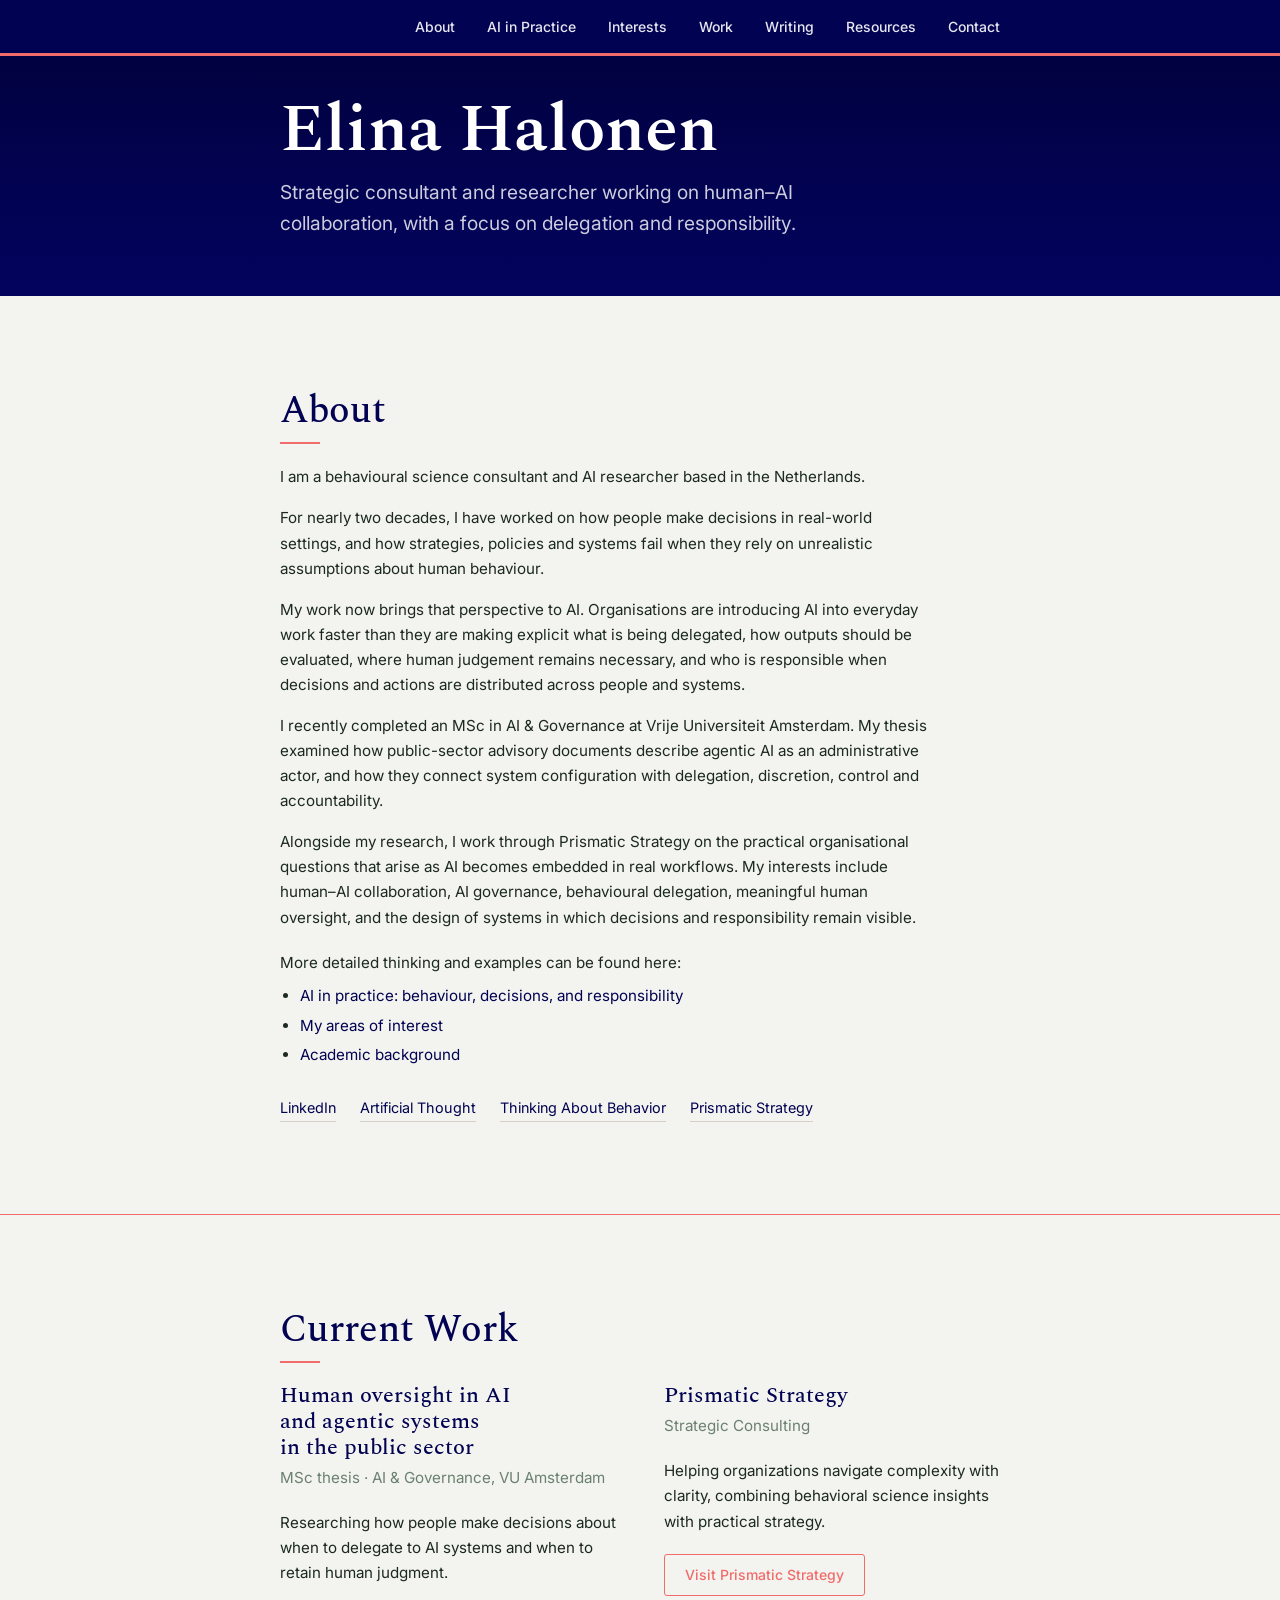
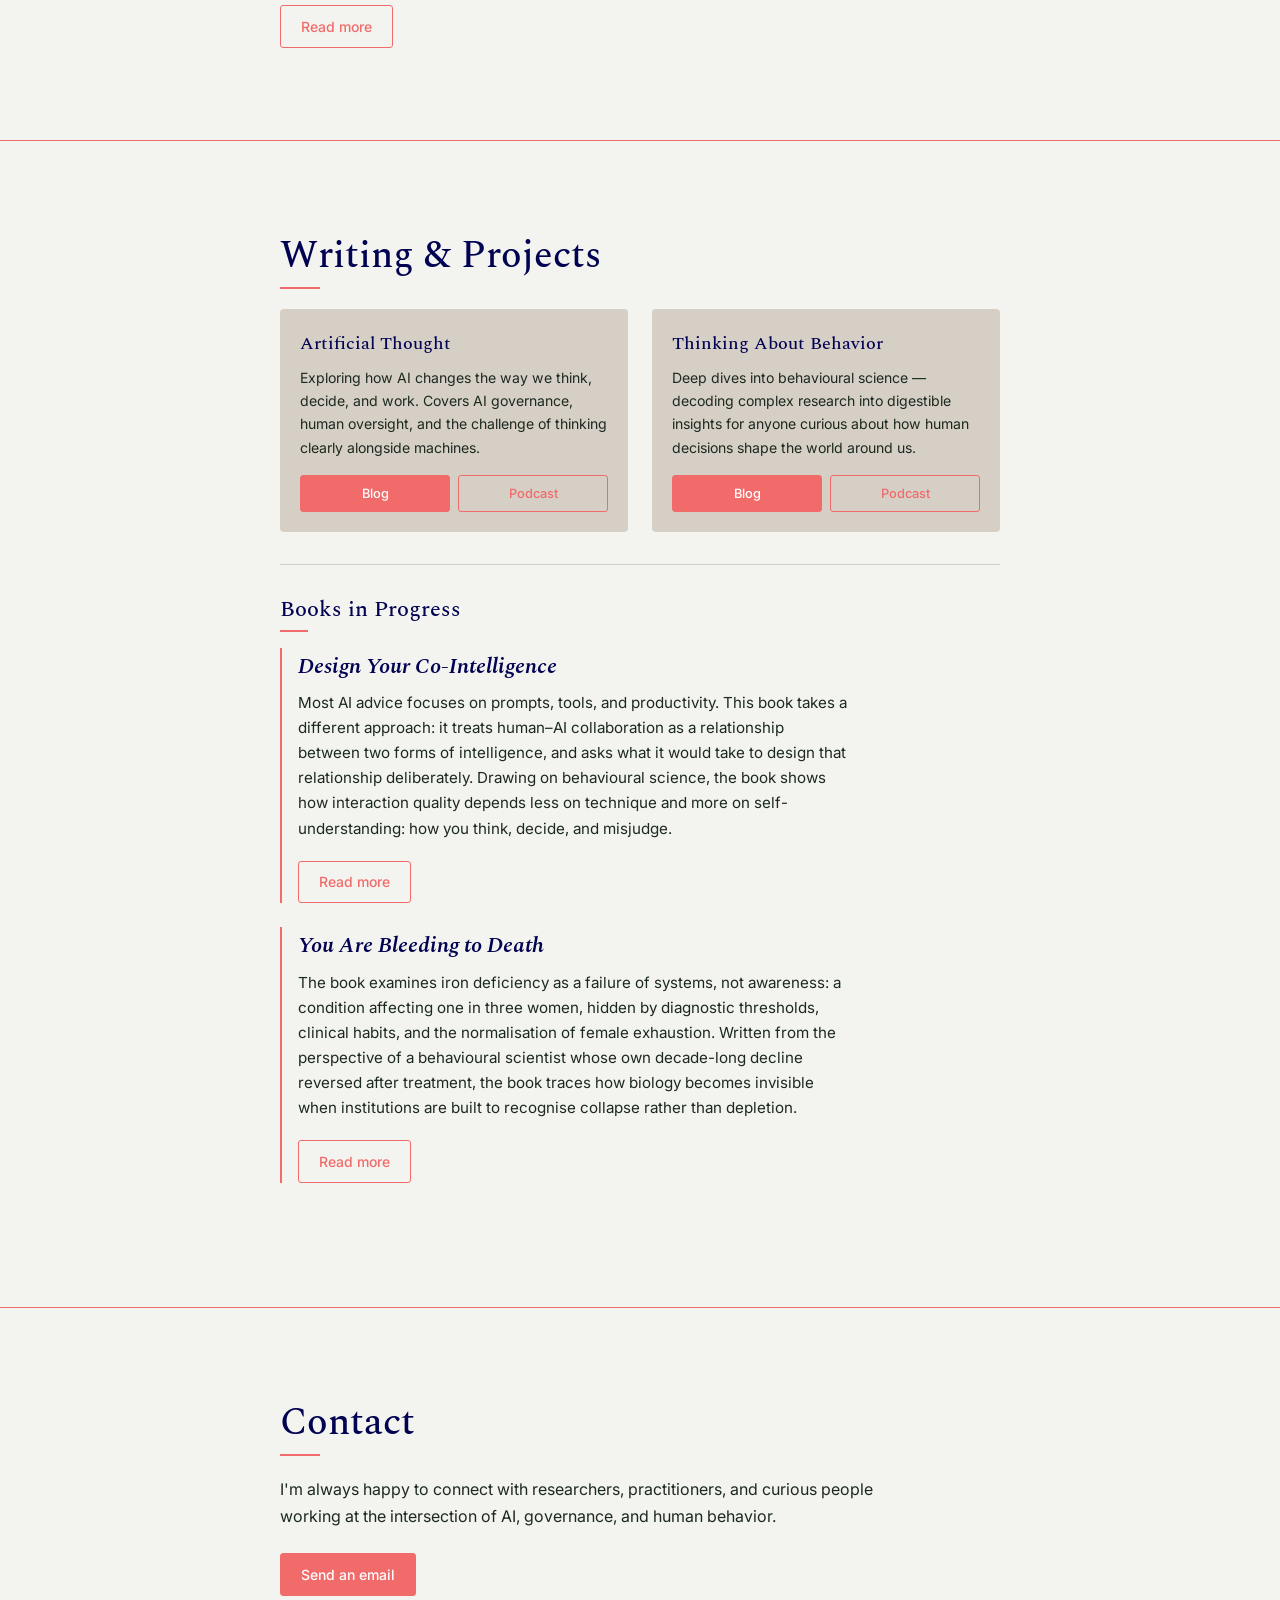
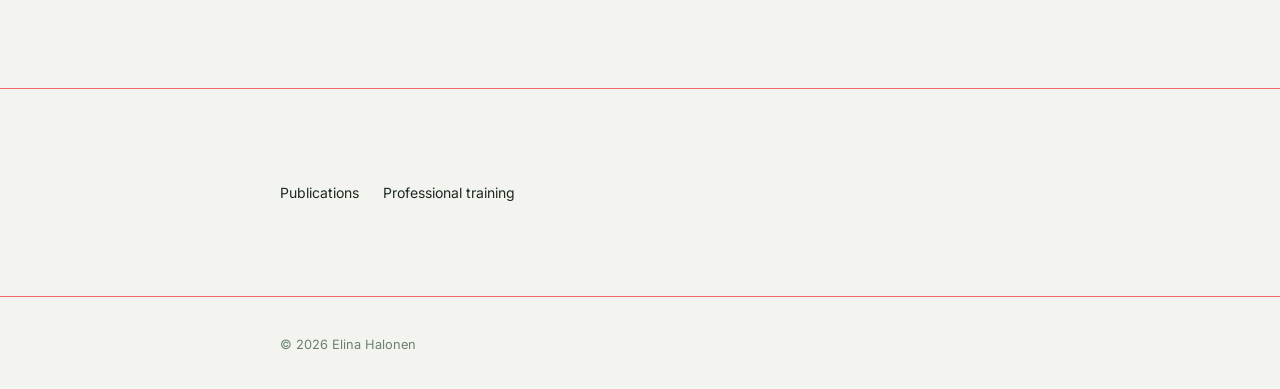
==== commit d005ebe3: "Update About text on homepage Co-Authored-By: Claude Sonnet 4.6 <noreply@anthropic.com>" ====
--- a/index.html
+++ b/index.html
@@ -47,11 +47,11 @@
         <h2 class="section-label">About</h2>
         <!-- EDIT: about text -->
         <div class="section-content">
-          <p>I am a behavioural science consultant and researcher based in the Netherlands.</p>
-          <p>I have spent the past 15 years working on how people make decisions in real-world settings, and how strategies, policies, and systems often fail when they rely on unrealistic assumptions about human behaviour.</p>
-          <p>More recently, I have shifted my focus to AI. The same pattern appears here, but at a larger scale: systems are introduced quickly, while the assumptions about how people will use them, rely on them, and remain responsible are often left implicit.</p>
-          <p>Alongside my consulting work through Prismatic Strategy, I am completing an MSc in AI &amp; Governance at Vrije Universiteit Amsterdam. My thesis focuses on human oversight and delegation in agentic AI systems in the public sector.</p>
-          <p>My work sits between behavioural science, AI governance, and organisational practice, with a focus on how AI is used in real workflows and how decisions and responsibility are handled once systems are involved.</p>
+          <p>I am a behavioural science consultant and AI researcher based in the Netherlands.</p>
+          <p>For nearly two decades, I have worked on how people make decisions in real-world settings, and how strategies, policies and systems fail when they rely on unrealistic assumptions about human behaviour.</p>
+          <p>My work now brings that perspective to AI. Organisations are introducing AI into everyday work faster than they are making explicit what is being delegated, how outputs should be evaluated, where human judgement remains necessary, and who is responsible when decisions and actions are distributed across people and systems.</p>
+          <p>I recently completed an MSc in AI &amp; Governance at Vrije Universiteit Amsterdam. My thesis examined how public-sector advisory documents describe agentic AI as an administrative actor, and how they connect system configuration with delegation, discretion, control and accountability.</p>
+          <p>Alongside my research, I work through Prismatic Strategy on the practical organisational questions that arise as AI becomes embedded in real workflows. My interests include human–AI collaboration, AI governance, behavioural delegation, meaningful human oversight, and the design of systems in which decisions and responsibility remain visible.</p>
         </div>
         <div class="section-content" style="margin-top: 1.25rem;">
           <p>More detailed thinking and examples can be found here:</p>
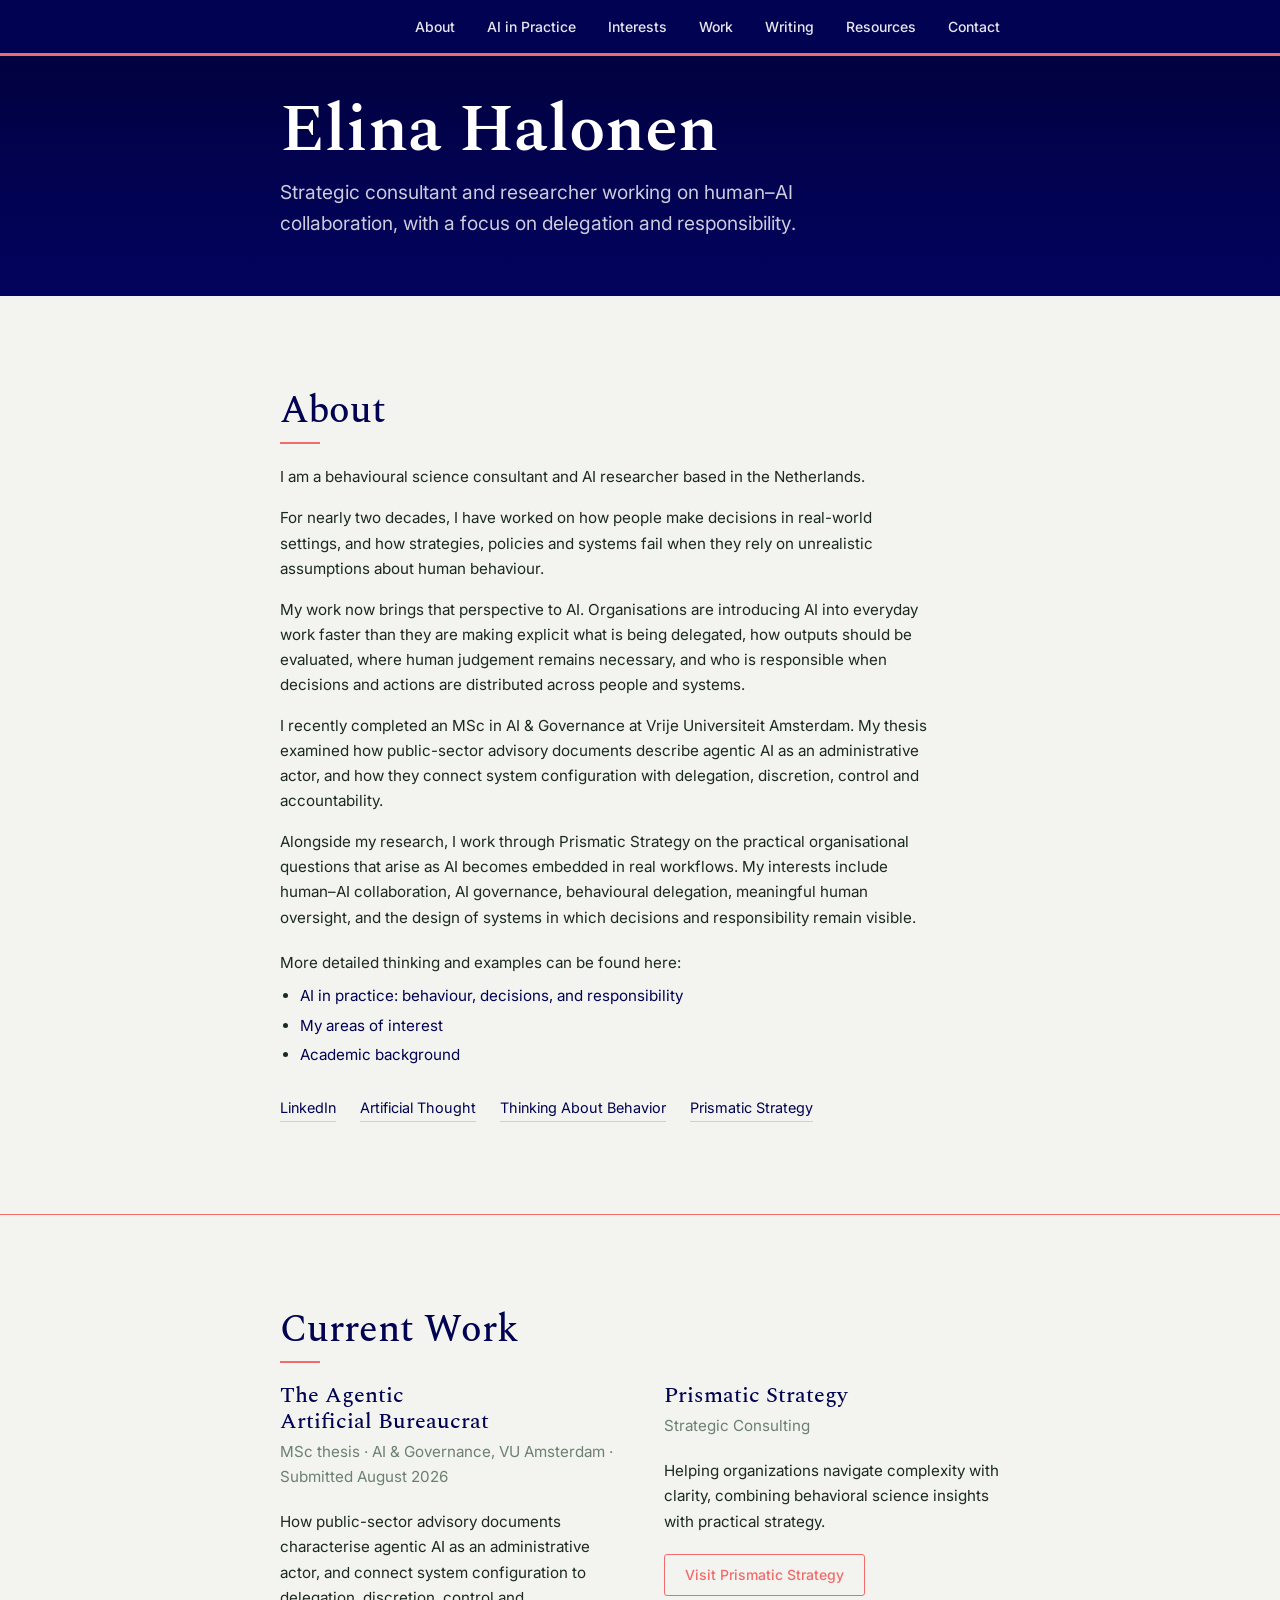
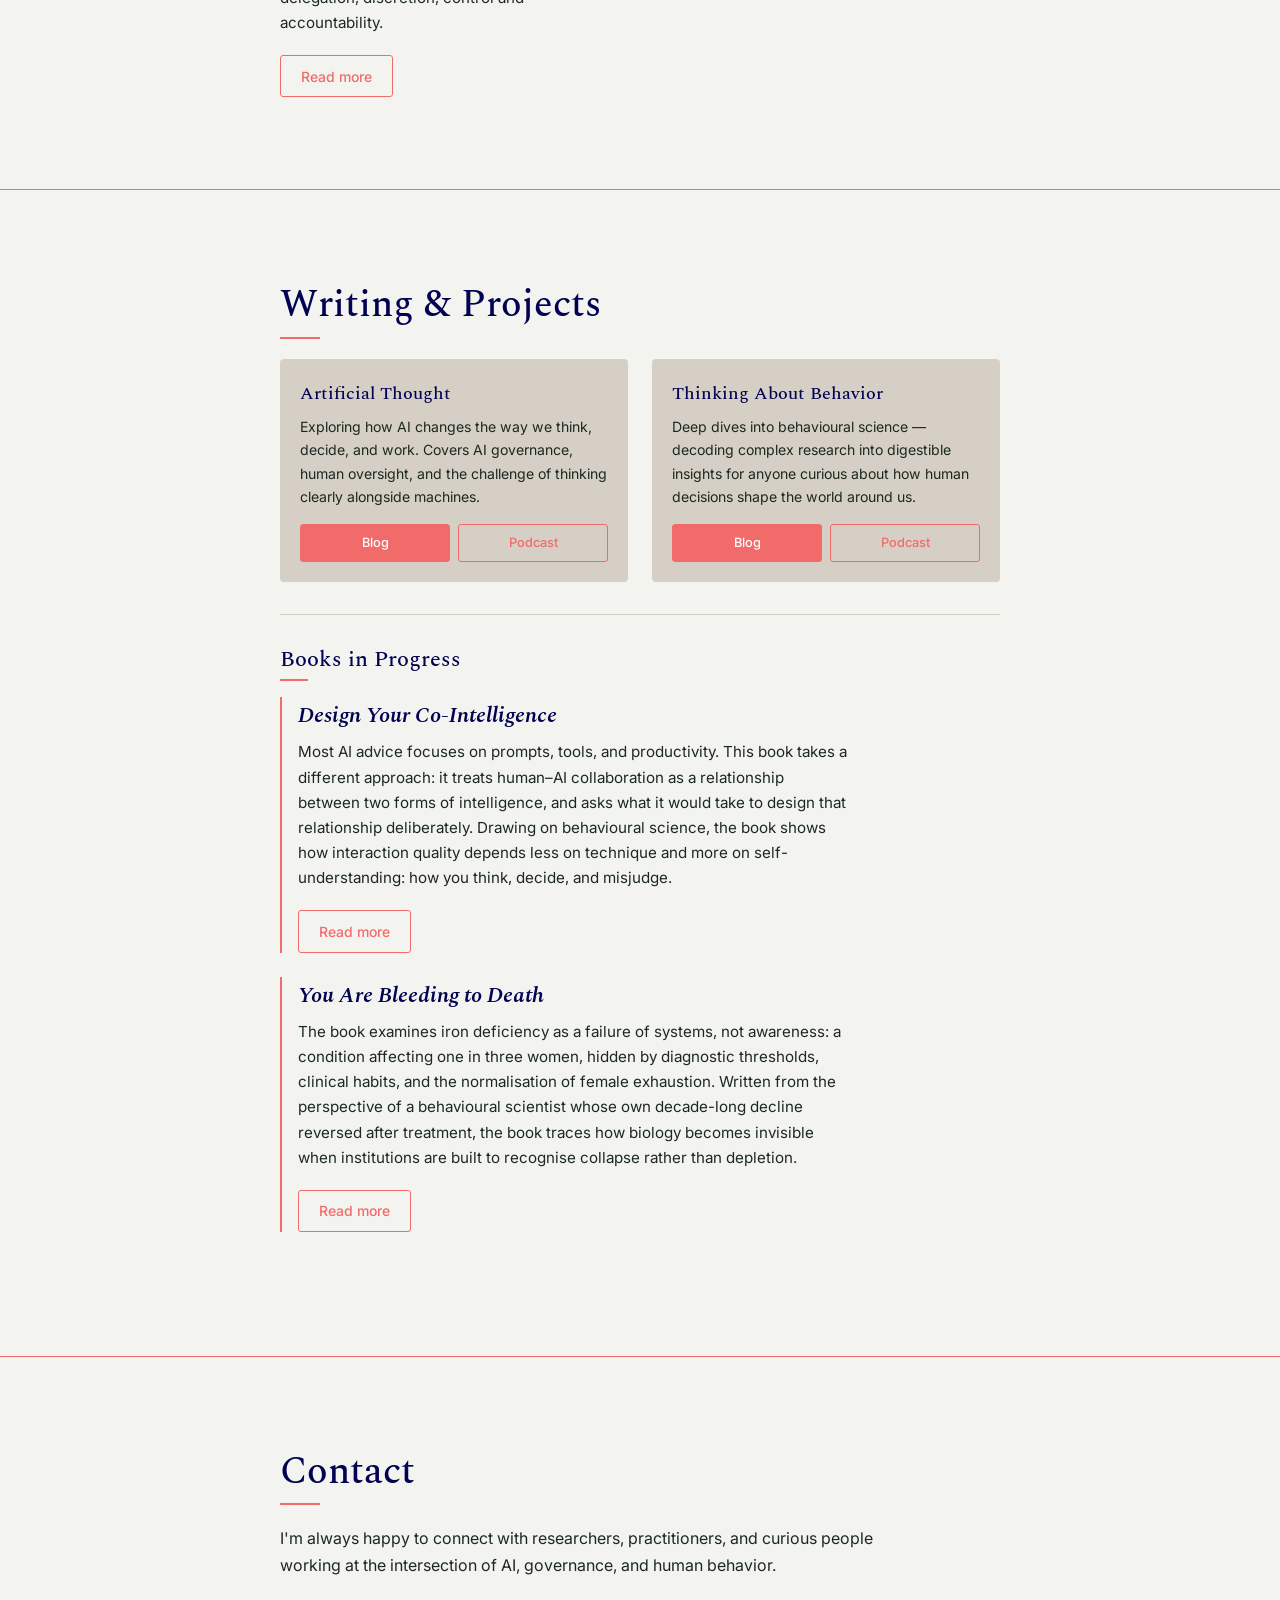
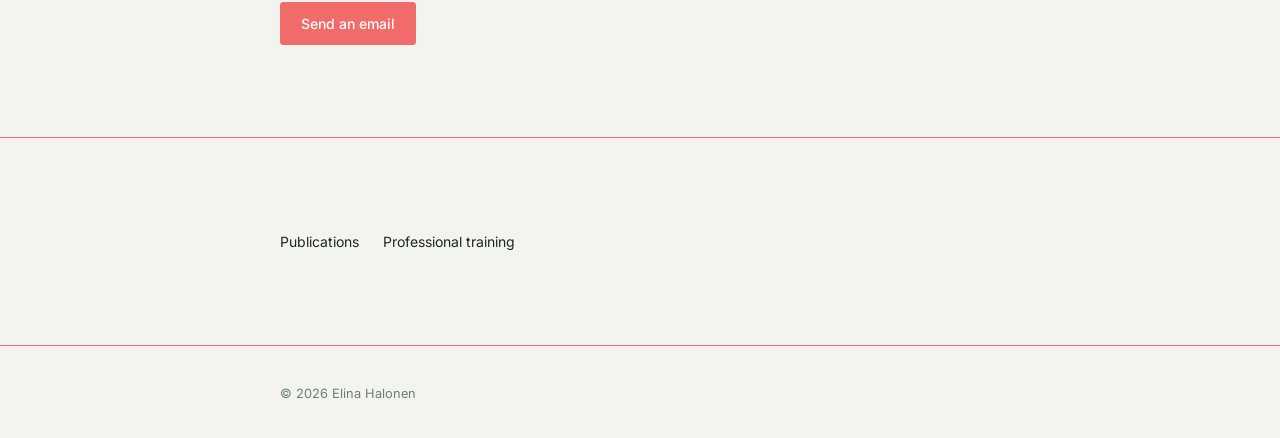
==== commit 2dfc5c38: "Replace thesis page with completed thesis content; update homepage work card - thesis.html: full rew" ====
--- a/index.html
+++ b/index.html
@@ -78,9 +78,9 @@
         <div class="work-grid">
           <!-- EDIT: section content -->
           <div class="work-item">
-            <h3 class="work-title">Human oversight in AI and agentic systems in the public sector</h3>
-            <p class="work-org">MSc thesis · AI &amp; Governance, VU Amsterdam</p>
-            <p>Researching how people make decisions about when to delegate to AI systems and when to retain human judgment.</p>
+            <h3 class="work-title">The Agentic Artificial Bureaucrat</h3>
+            <p class="work-org">MSc thesis · AI &amp; Governance, VU Amsterdam · Submitted August 2026</p>
+            <p>How public-sector advisory documents characterise agentic AI as an administrative actor, and connect system configuration to delegation, discretion, control and accountability.</p>
             <a href="thesis.html" class="btn btn-outline">Read more</a>
           </div>
           <div class="work-item">
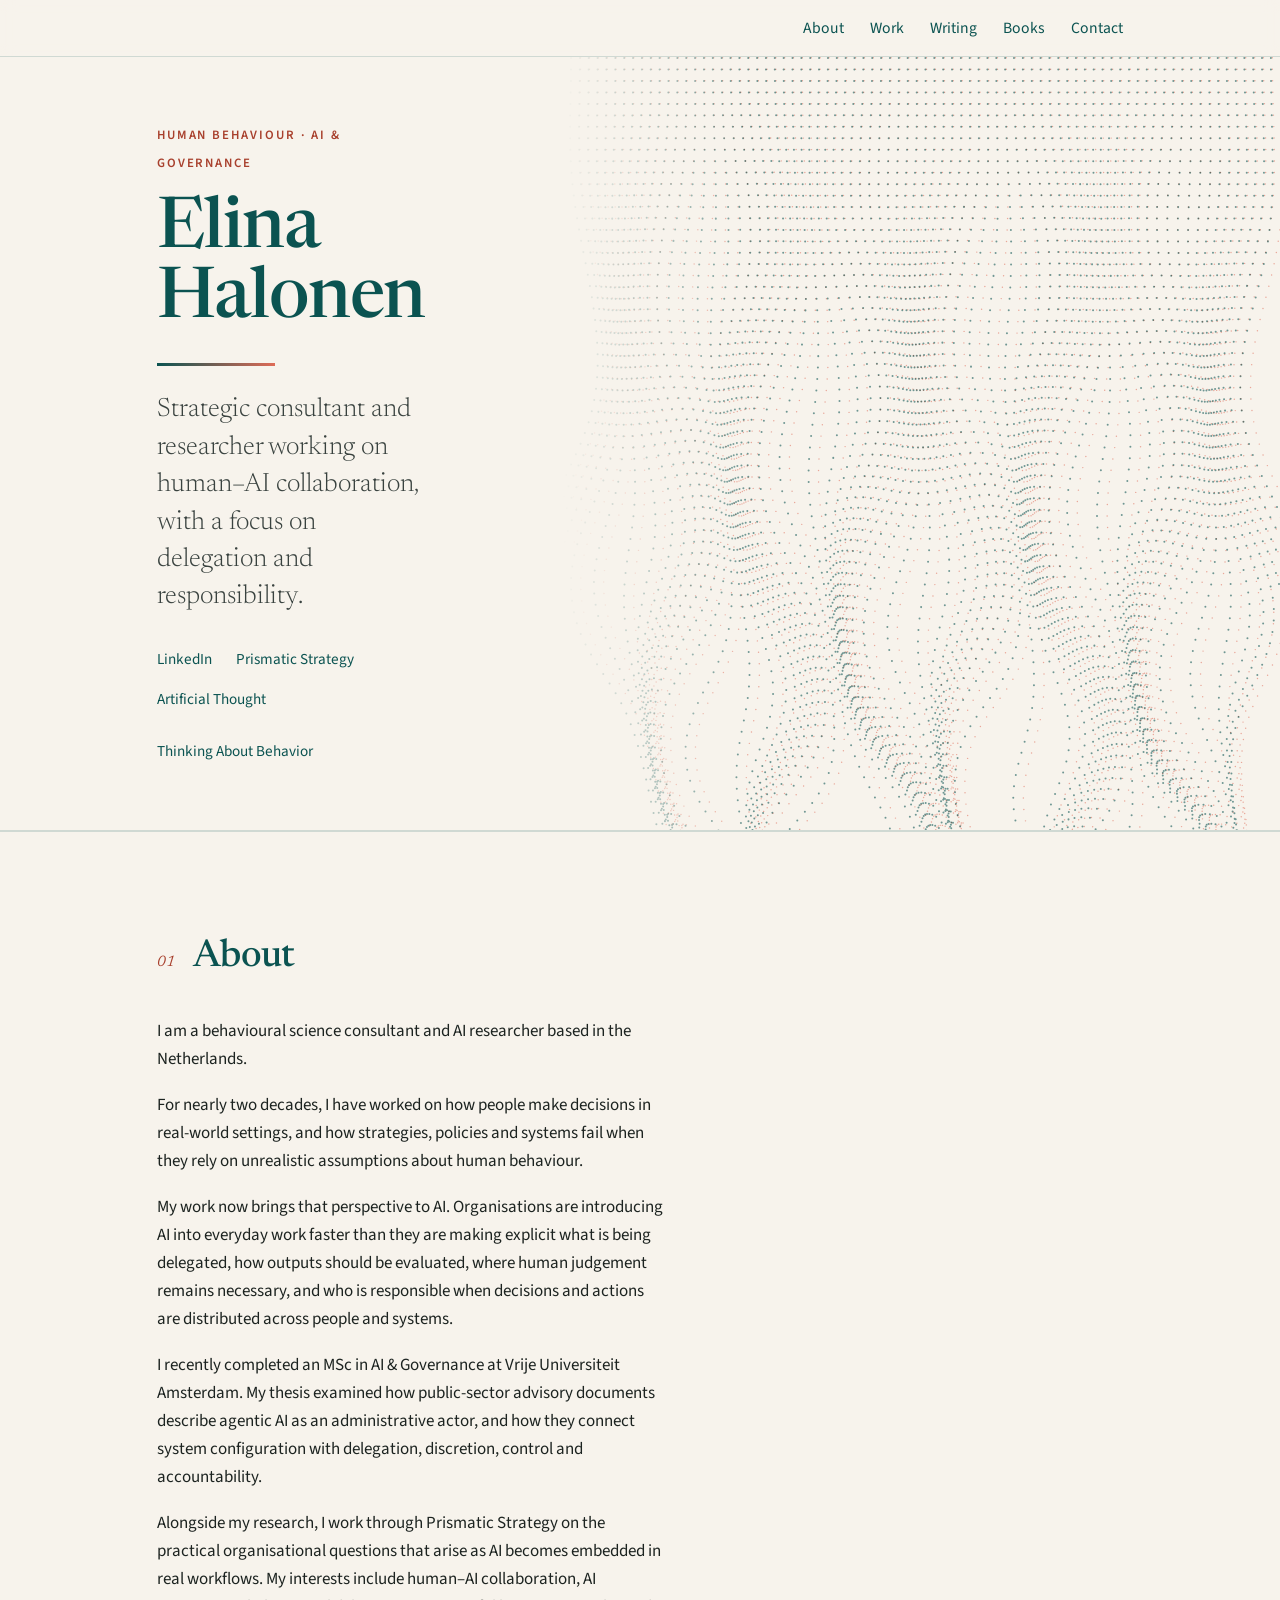
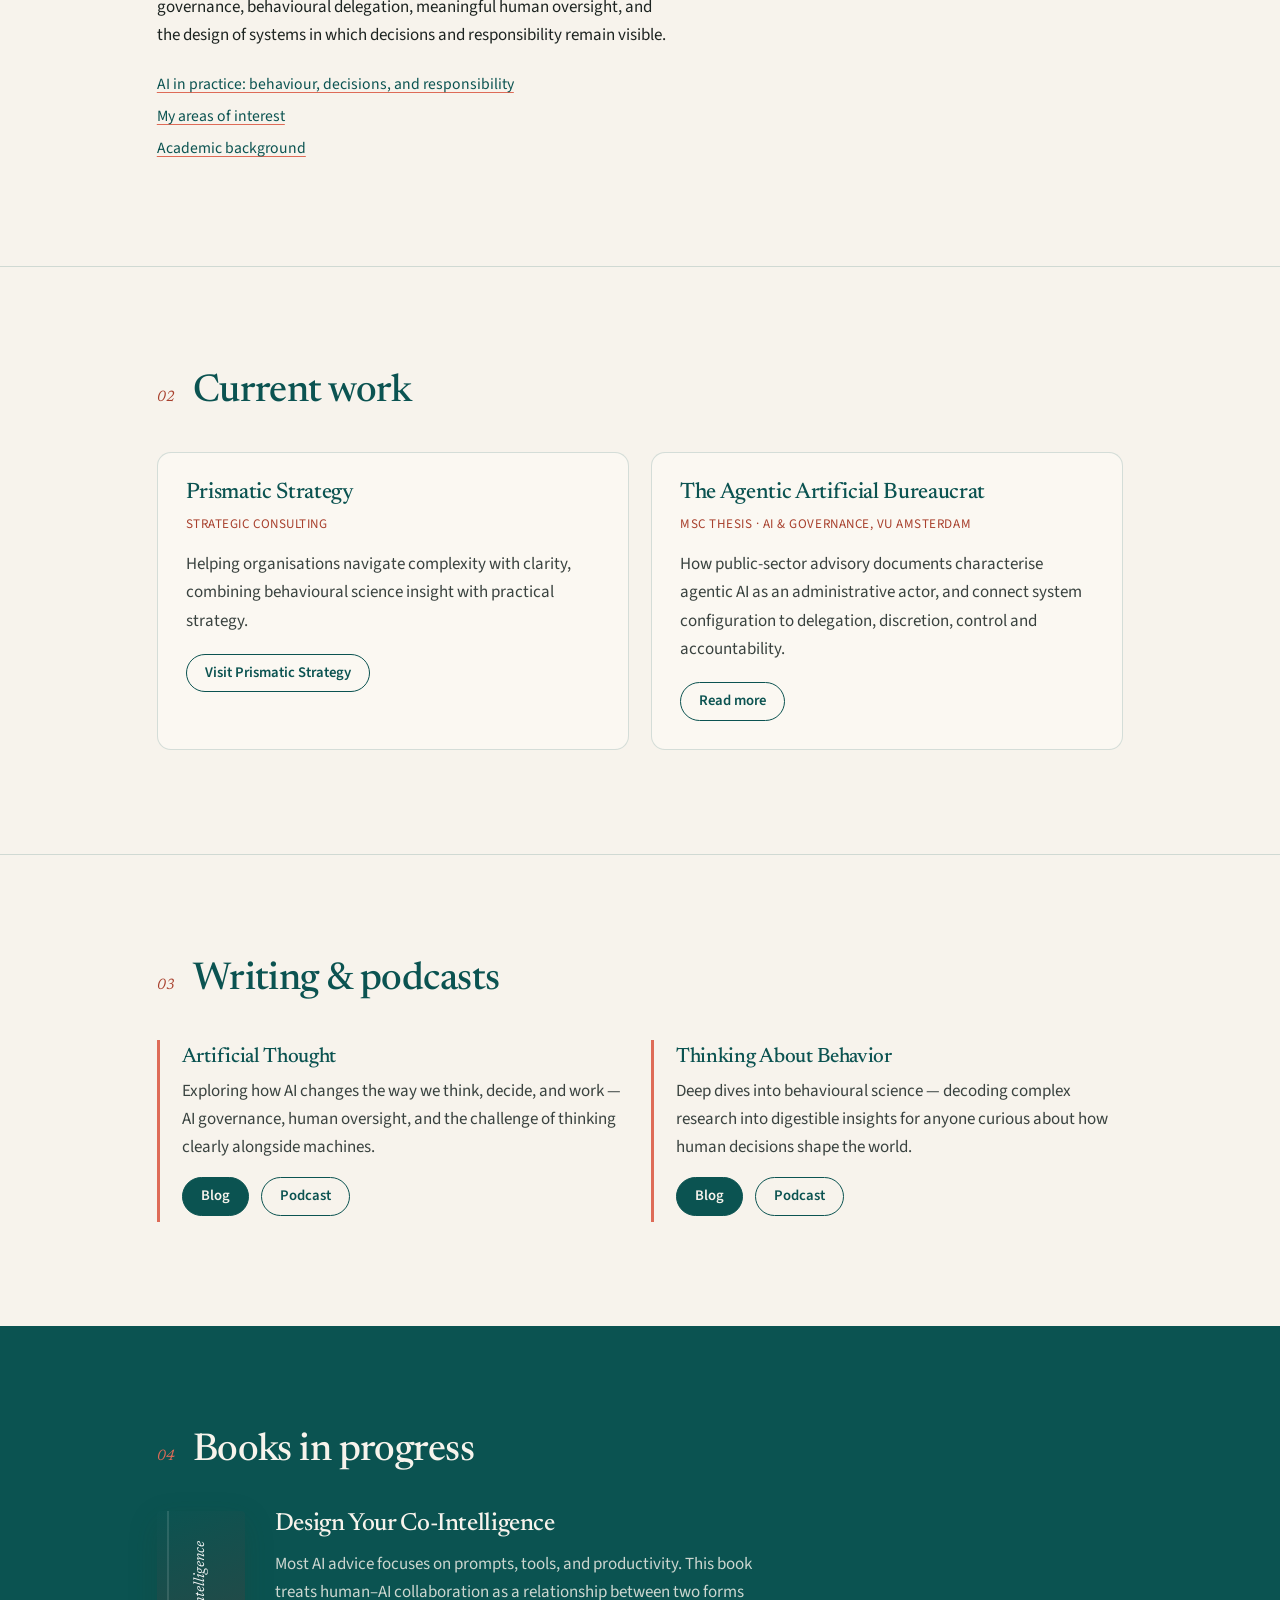
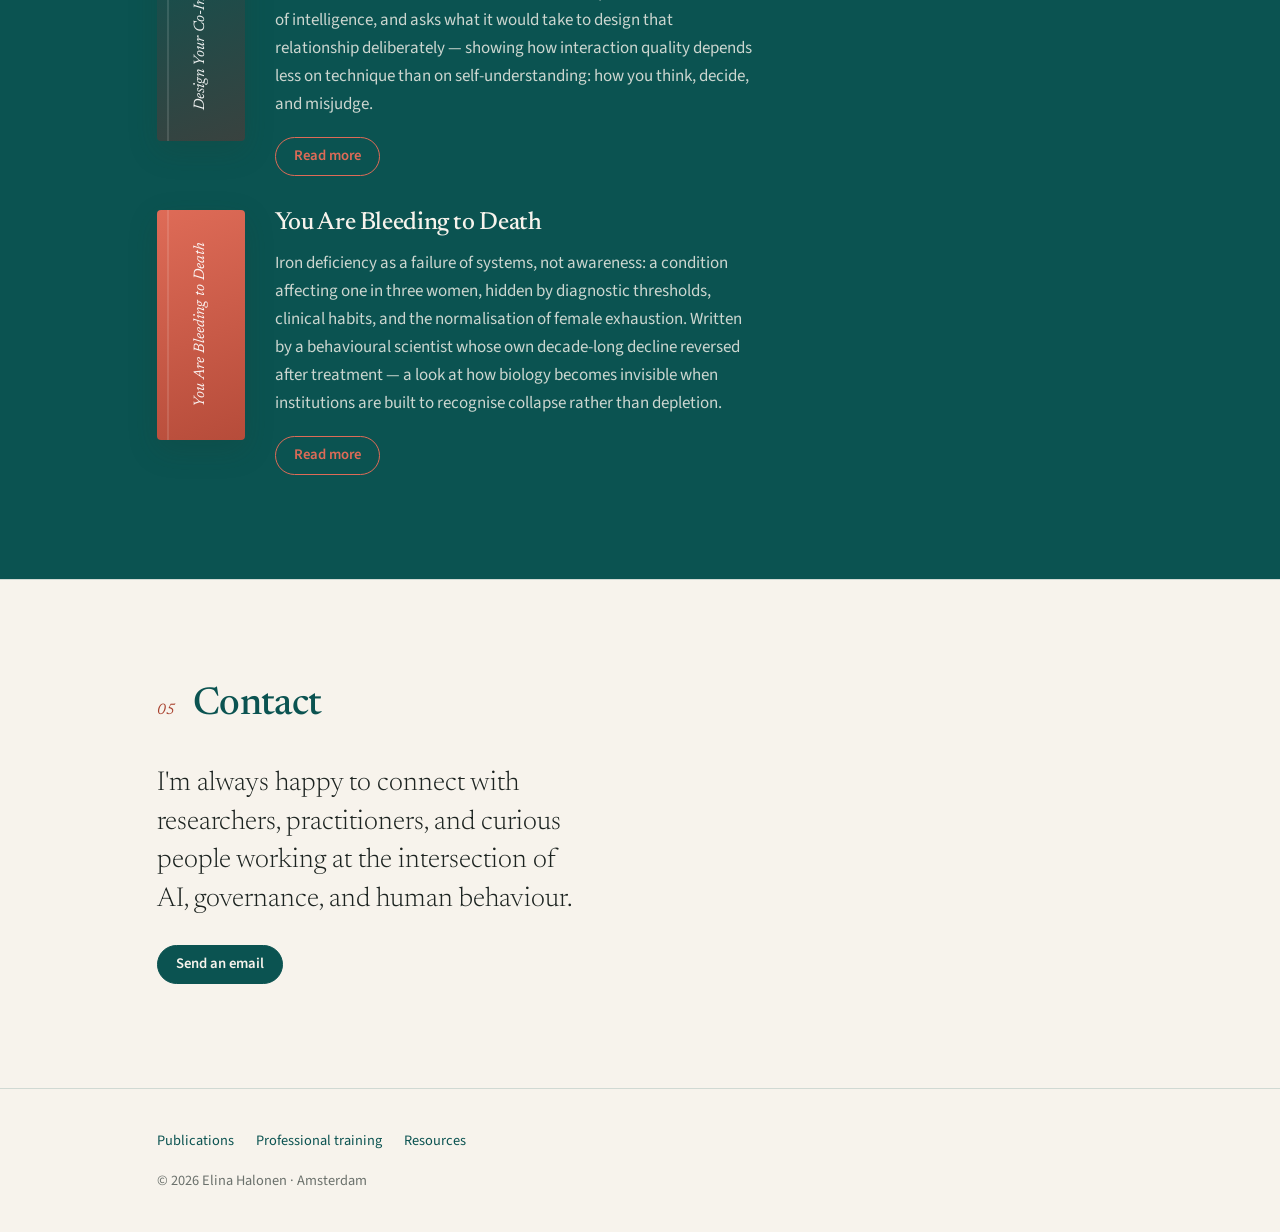
==== commit 4a59063b: "Editorial refresh: teal/coral system, layered Flow Dots hero, books as features Rebuilds the home pa" ====
--- a/index.html
+++ b/index.html
@@ -1,205 +1,188 @@
 <!DOCTYPE html>
 <html lang="en">
 <head>
-  <meta charset="UTF-8">
-  <meta name="viewport" content="width=device-width, initial-scale=1.0">
-  <title>Elina Halonen</title>
-  <meta name="description" content="Behavioural science consultant and researcher working on human–AI collaboration, delegation, and responsibility. Based in the Netherlands.">
-  <link rel="preconnect" href="https://fonts.googleapis.com">
-  <link rel="preconnect" href="https://fonts.gstatic.com" crossorigin>
-  <link href="https://fonts.googleapis.com/css2?family=Inter:wght@400;500&family=Spectral:ital,wght@0,500;0,600;1,500;1,600&display=swap" rel="stylesheet">
-  <link rel="stylesheet" href="style.css?v=8">
+<meta charset="UTF-8">
+<meta name="viewport" content="width=device-width, initial-scale=1.0">
+<title>Elina Halonen — human behaviour, AI & governance</title>
+<meta name="description" content="Elina Halonen is a consultant and researcher working on human–AI collaboration, delegation, and responsibility. Based in the Netherlands.">
+<link rel="preconnect" href="https://fonts.googleapis.com">
+<link rel="preconnect" href="https://fonts.gstatic.com" crossorigin>
+<link href="https://fonts.googleapis.com/css2?family=Newsreader:ital,opsz,wght@0,6..72,300;0,400;0,500;1,300;1,400&family=Source+Sans+3:ital,wght@0,400;0,600;1,400&display=swap" rel="stylesheet">
+<link rel="stylesheet" href="style.css?v=10">
 </head>
 <body>
+<a class="skip" href="#main">Skip to content</a>
 
-  <!-- NAVIGATION -->
-  <nav class="nav nav-index">
-    <div class="nav-inner">
-      <button class="nav-toggle" aria-label="Toggle menu">&#9776;</button>
-      <ul class="nav-links">
-        <li><a href="#about">About</a></li>
-        <li><a href="ai-in-practice.html">AI in Practice</a></li>
-        <li><a href="areas-of-interest.html">Interests</a></li>
-        <li><a href="#work">Work</a></li>
-        <li><a href="#writing">Writing</a></li>
-        <li><a href="resources.html">Resources</a></li>
-        <li><a href="#contact">Contact</a></li>
-      </ul>
+<nav class="nav">
+  <div class="nav__in">
+    <button class="nav__toggle" id="navToggle" aria-expanded="false" aria-controls="navLinks">Menu</button>
+    <ul class="nav__links" id="navLinks">
+      <li><a href="#about">About</a></li>
+      <li><a href="#work">Work</a></li>
+      <li><a href="#writing">Writing</a></li>
+      <li><a href="#books">Books</a></li>
+      <li><a href="#contact">Contact</a></li>
+    </ul>
+  </div>
+</nav>
+
+<main id="main">
+
+  <!-- HERO -->
+  <header class="hero" id="top">
+    <div class="hero__art" aria-hidden="true">
+      <div class="lyr" style="--m:url(assets/flow-forest.svg);background:var(--forest);opacity:.58"></div>
+      <div class="lyr" style="--m:url(assets/flow-coral.svg);background:var(--coral);opacity:.56;transform:translateX(10px)"></div>
     </div>
-  </nav>
-
-  <main>
-
-    <!-- HERO -->
-    <section class="hero">
-      <div class="hero-inner">
-        <div class="hero-text">
-          <h1 class="hero-name">Elina Halonen</h1>
-          <!-- EDIT: tagline -->
-          <p class="hero-tagline">Strategic consultant and researcher working on human–AI collaboration, with a focus on delegation and responsibility.</p>
+    <div class="wrap hero__inner">
+      <div class="hero__text">
+        <span class="eyebrow">Human behaviour · AI &amp; governance</span>
+        <h1>Elina<br>Halonen</h1>
+        <div class="rule"></div>
+        <p class="hero__lead">Strategic consultant and researcher working on human–AI collaboration, with a focus on delegation and responsibility.</p>
+        <div class="hero__social">
+          <span class="grp">
+            <a href="https://www.linkedin.com/in/elinahalonen/" target="_blank" rel="noopener">LinkedIn</a>
+            <a href="https://www.prismaticstrategy.com/" target="_blank" rel="noopener">Prismatic Strategy</a>
+          </span>
+          <span class="grp">
+            <a href="https://artificialthought.substack.com/" target="_blank" rel="noopener">Artificial Thought</a>
+            <a href="https://thinkingaboutbehavior.substack.com/" target="_blank" rel="noopener">Thinking About Behavior</a>
+          </span>
         </div>
       </div>
-    </section>
+    </div>
+  </header>
 
-    <!-- ABOUT -->
-    <section class="section reveal" id="about">
-      <div class="section-inner">
-        <h2 class="section-label">About</h2>
-        <!-- EDIT: about text -->
-        <div class="section-content">
-          <p>I am a behavioural science consultant and AI researcher based in the Netherlands.</p>
-          <p>For nearly two decades, I have worked on how people make decisions in real-world settings, and how strategies, policies and systems fail when they rely on unrealistic assumptions about human behaviour.</p>
-          <p>My work now brings that perspective to AI. Organisations are introducing AI into everyday work faster than they are making explicit what is being delegated, how outputs should be evaluated, where human judgement remains necessary, and who is responsible when decisions and actions are distributed across people and systems.</p>
-          <p>I recently completed an MSc in AI &amp; Governance at Vrije Universiteit Amsterdam. My thesis examined how public-sector advisory documents describe agentic AI as an administrative actor, and how they connect system configuration with delegation, discretion, control and accountability.</p>
-          <p>Alongside my research, I work through Prismatic Strategy on the practical organisational questions that arise as AI becomes embedded in real workflows. My interests include human–AI collaboration, AI governance, behavioural delegation, meaningful human oversight, and the design of systems in which decisions and responsibility remain visible.</p>
-        </div>
-        <div class="section-content" style="margin-top: 1.25rem;">
-          <p>More detailed thinking and examples can be found here:</p>
-          <ul style="margin: 0.5rem 0 0 1.25rem; display: flex; flex-direction: column; gap: 0.3rem;">
-            <li style="font-size: 0.95rem;"><a href="ai-in-practice.html" style="color: var(--color-green);">AI in practice: behaviour, decisions, and responsibility</a></li>
-            <li style="font-size: 0.95rem;"><a href="areas-of-interest.html" style="color: var(--color-green);">My areas of interest</a></li>
-            <li style="font-size: 0.95rem;"><a href="academic-background.html" style="color: var(--color-green);">Academic background</a></li>
-          </ul>
-        </div>
+  <!-- ABOUT -->
+  <section class="section reveal-el" id="about">
+    <div class="wrap">
+      <div class="sec-head"><span class="sec-num">01</span><h2>About</h2></div>
+      <div class="prose">
+        <p>I am a behavioural science consultant and AI researcher based in the Netherlands.</p>
+        <p>For nearly two decades, I have worked on how people make decisions in real-world settings, and how strategies, policies and systems fail when they rely on unrealistic assumptions about human behaviour.</p>
+        <p>My work now brings that perspective to AI. Organisations are introducing AI into everyday work faster than they are making explicit what is being delegated, how outputs should be evaluated, where human judgement remains necessary, and who is responsible when decisions and actions are distributed across people and systems.</p>
+        <p>I recently completed an MSc in AI &amp; Governance at Vrije Universiteit Amsterdam. My thesis examined how public-sector advisory documents describe agentic AI as an administrative actor, and how they connect system configuration with delegation, discretion, control and accountability.</p>
+        <p>Alongside my research, I work through Prismatic Strategy on the practical organisational questions that arise as AI becomes embedded in real workflows. My interests include human–AI collaboration, AI governance, behavioural delegation, meaningful human oversight, and the design of systems in which decisions and responsibility remain visible.</p>
+        <ul class="sublinks">
+          <li><a href="ai-in-practice.html">AI in practice: behaviour, decisions, and responsibility</a></li>
+          <li><a href="areas-of-interest.html">My areas of interest</a></li>
+          <li><a href="academic-background.html">Academic background</a></li>
+        </ul>
+      </div>
+    </div>
+  </section>
 
-        <div class="hero-social" style="margin-top: 1.75rem;">
-          <a href="https://www.linkedin.com/in/elinahalonen/" target="_blank" rel="noopener">LinkedIn</a>
-          <a href="https://artificialthought.substack.com/" target="_blank" rel="noopener">Artificial Thought</a>
-          <a href="https://thinkingaboutbehavior.substack.com/" target="_blank" rel="noopener">Thinking About Behavior</a>
-          <a href="https://www.prismaticstrategy.com/" target="_blank" rel="noopener">Prismatic Strategy</a>
-        </div>
+  <!-- WORK -->
+  <section class="section reveal-el" id="work">
+    <div class="wrap">
+      <div class="sec-head"><span class="sec-num">02</span><h2>Current work</h2></div>
+      <div class="cards">
+        <article class="card">
+          <h3>Prismatic Strategy</h3>
+          <p class="org">Strategic consulting</p>
+          <p>Helping organisations navigate complexity with clarity, combining behavioural science insight with practical strategy.</p>
+          <a href="https://www.prismaticstrategy.com/" class="btn" target="_blank" rel="noopener">Visit Prismatic Strategy</a>
+        </article>
+        <article class="card">
+          <h3>The Agentic Artificial Bureaucrat</h3>
+          <p class="org">MSc thesis · AI &amp; Governance, VU Amsterdam</p>
+          <p>How public-sector advisory documents characterise agentic AI as an administrative actor, and connect system configuration to delegation, discretion, control and accountability.</p>
+          <a href="thesis.html" class="btn">Read more</a>
+        </article>
       </div>
-    </section>
+    </div>
+  </section>
 
-    <!-- CURRENT WORK -->
-    <section class="section reveal" id="work">
-      <div class="section-inner">
-        <h2 class="section-label">Current Work</h2>
-        <div class="work-grid">
-          <!-- EDIT: section content -->
-          <div class="work-item">
-            <h3 class="work-title">The Agentic Artificial Bureaucrat</h3>
-            <p class="work-org">MSc thesis · AI &amp; Governance, VU Amsterdam · Submitted August 2026</p>
-            <p>How public-sector advisory documents characterise agentic AI as an administrative actor, and connect system configuration to delegation, discretion, control and accountability.</p>
-            <a href="thesis.html" class="btn btn-outline">Read more</a>
+  <!-- WRITING -->
+  <section class="section reveal-el" id="writing">
+    <div class="wrap">
+      <div class="sec-head"><span class="sec-num">03</span><h2>Writing &amp; podcasts</h2></div>
+      <div class="subs">
+        <article class="sub">
+          <h3>Artificial Thought</h3>
+          <p>Exploring how AI changes the way we think, decide, and work — AI governance, human oversight, and the challenge of thinking clearly alongside machines.</p>
+          <div class="btns">
+            <a href="https://artificialthought.substack.com/" class="btn btn--solid" target="_blank" rel="noopener">Blog</a>
+            <a href="https://artificialthought.substack.com/podcast" class="btn" target="_blank" rel="noopener">Podcast</a>
           </div>
-          <div class="work-item">
-            <h3 class="work-title">Prismatic Strategy</h3>
-            <p class="work-org">Strategic Consulting</p>
-            <p>Helping organizations navigate complexity with clarity, combining behavioral science insights with practical strategy.</p>
-            <a href="https://www.prismaticstrategy.com/" class="btn btn-outline" target="_blank" rel="noopener">Visit Prismatic Strategy</a>
+        </article>
+        <article class="sub">
+          <h3>Thinking About Behavior</h3>
+          <p>Deep dives into behavioural science — decoding complex research into digestible insights for anyone curious about how human decisions shape the world.</p>
+          <div class="btns">
+            <a href="https://thinkingaboutbehavior.substack.com/" class="btn btn--solid" target="_blank" rel="noopener">Blog</a>
+            <a href="https://thinkingaboutbehavior.substack.com/podcast" class="btn" target="_blank" rel="noopener">Podcast</a>
           </div>
-        </div>
+        </article>
       </div>
-    </section>
+    </div>
+  </section>
 
-    <!-- WRITING & PROJECTS -->
-    <section class="section reveal" id="writing">
-      <div class="section-inner">
-        <h2 class="section-label">Writing &amp; Projects</h2>
-        <!-- EDIT: section content -->
+  <!-- BOOKS -->
+  <section class="section section--deep reveal-el" id="books">
+    <div class="wrap">
+      <div class="sec-head"><span class="sec-num">04</span><h2>Books in progress</h2></div>
+      <div class="books">
+        <article class="book">
+          <div class="book__spine" aria-hidden="true"><span>Design Your Co-Intelligence</span></div>
+          <div class="book__body">
+            <h3>Design Your Co-Intelligence</h3>
+            <p class="book__desc">Most AI advice focuses on prompts, tools, and productivity. This book treats human–AI collaboration as a relationship between two forms of intelligence, and asks what it would take to design that relationship deliberately — showing how interaction quality depends less on technique than on self-understanding: how you think, decide, and misjudge.</p>
+            <a href="book-co-intelligence.html" class="btn btn--coral">Read more</a>
+          </div>
+        </article>
+        <article class="book book--coral">
+          <div class="book__spine" aria-hidden="true"><span>You Are Bleeding to Death</span></div>
+          <div class="book__body">
+            <h3>You Are Bleeding to Death</h3>
+            <p class="book__desc">Iron deficiency as a failure of systems, not awareness: a condition affecting one in three women, hidden by diagnostic thresholds, clinical habits, and the normalisation of female exhaustion. Written by a behavioural scientist whose own decade-long decline reversed after treatment — a look at how biology becomes invisible when institutions are built to recognise collapse rather than depletion.</p>
+            <a href="book-bleeding.html" class="btn btn--coral">Read more</a>
+          </div>
+        </article>
+      </div>
+    </div>
+  </section>
 
-        <div class="writing-item">
-          <div class="substack-grid">
-            <div class="substack-card">
-              <h4>Artificial Thought</h4>
-              <p>Exploring how AI changes the way we think, decide, and work. Covers AI governance, human oversight, and the challenge of thinking clearly alongside machines.</p>
-              <div class="card-btns">
-                <a href="https://artificialthought.substack.com/" class="btn btn-primary" target="_blank" rel="noopener">Blog</a>
-                <a href="https://artificialthought.substack.com/podcast" class="btn btn-outline" target="_blank" rel="noopener">Podcast</a>
-              </div>
-            </div>
-            <div class="substack-card">
-              <h4>Thinking About Behavior</h4>
-              <p>Deep dives into behavioural science — decoding complex research into digestible insights for anyone curious about how human decisions shape the world around us.</p>
-              <div class="card-btns">
-                <a href="https://thinkingaboutbehavior.substack.com/" class="btn btn-primary" target="_blank" rel="noopener">Blog</a>
-                <a href="https://thinkingaboutbehavior.substack.com/podcast" class="btn btn-outline" target="_blank" rel="noopener">Podcast</a>
-              </div>
-            </div>
-          </div>
-        </div>
+  <!-- CONTACT -->
+  <section class="section reveal-el" id="contact">
+    <div class="wrap">
+      <div class="sec-head"><span class="sec-num">05</span><h2>Contact</h2></div>
+      <div class="contact">
+        <p>I'm always happy to connect with researchers, practitioners, and curious people working at the intersection of AI, governance, and human behaviour.</p>
+        <a href="mailto:elina@prismaticstrategy.com" class="btn btn--solid">Send an email</a>
+      </div>
+    </div>
+  </section>
 
-        <div class="writing-item">
-          <div class="writing-header">
-            <h3 class="writing-title">Books in Progress</h3>
-          </div>
-          <div class="book-list">
-            <div class="book">
-              <em class="book-title">Design Your Co-Intelligence</em>
-              <p class="book-desc">Most AI advice focuses on prompts, tools, and productivity. This book takes a different approach: it treats human–AI collaboration as a relationship between two forms of intelligence, and asks what it would take to design that relationship deliberately. Drawing on behavioural science, the book shows how interaction quality depends less on technique and more on self-understanding: how you think, decide, and misjudge.</p>
-              <a href="book-co-intelligence.html" class="btn btn-outline">Read more</a>
-            </div>
-            <div class="book">
-              <em class="book-title">You Are Bleeding to Death</em>
-              <p class="book-desc">The book examines iron deficiency as a failure of systems, not awareness: a condition affecting one in three women, hidden by diagnostic thresholds, clinical habits, and the normalisation of female exhaustion. Written from the perspective of a behavioural scientist whose own decade-long decline reversed after treatment, the book traces how biology becomes invisible when institutions are built to recognise collapse rather than depletion.</p>
-              <a href="book-bleeding.html" class="btn btn-outline">Read more</a>
-            </div>
-          </div>
-        </div>
+</main>
 
-      </div>
-    </section>
+<footer class="footer">
+  <div class="wrap">
+    <div class="footer__links">
+      <a href="publications.html">Publications</a>
+      <a href="training.html">Professional training</a>
+      <a href="resources.html">Resources</a>
+    </div>
+    <span>© 2026 Elina Halonen · Amsterdam</span>
+  </div>
+</footer>
 
+<script>
+  var t=document.getElementById('navToggle'), l=document.getElementById('navLinks');
+  var mq=window.matchMedia('(max-width:820px)');
+  function sync(){ if(mq.matches){ l.hidden = t.getAttribute('aria-expanded')!=='true'; } else { l.hidden=false; t.setAttribute('aria-expanded','false'); } }
+  t.addEventListener('click',function(){ t.setAttribute('aria-expanded', t.getAttribute('aria-expanded')==='true'?'false':'true'); sync(); });
+  l.addEventListener('click',function(e){ if(e.target.tagName==='A'&&mq.matches){ t.setAttribute('aria-expanded','false'); sync(); } });
+  mq.addEventListener('change',sync); sync();
 
-    <!-- CONTACT -->
-    <section class="section reveal" id="contact">
-      <div class="section-inner">
-        <h2 class="section-label">Contact</h2>
-        <!-- EDIT: section content -->
-        <div class="contact-content">
-          <p>I'm always happy to connect with researchers, practitioners, and curious people working at the intersection of AI, governance, and human behavior.</p>
-          <a href="mailto:elina@prismaticstrategy.com" class="btn btn-primary">Send an email</a>
-        </div>
-      </div>
-    </section>
-
-  </main>
-
-    <!-- BACKGROUND -->
-    <section class="section">
-      <div class="section-inner">
-        <div style="display: flex; gap: 1.5rem; flex-wrap: wrap;">
-          <a href="publications.html" style="font-size: 0.875rem; color: var(--color-muted);">Publications</a>
-          <a href="training.html" style="font-size: 0.875rem; color: var(--color-muted);">Professional training</a>
-        </div>
-      </div>
-    </section>
-
-  <footer class="footer">
-    <div class="footer-inner">
-      <span>© 2026 Elina Halonen</span>
-    </div>
-  </footer>
-
-  <script>
-    // Mobile nav toggle
-    document.querySelector('.nav-toggle').addEventListener('click', function() {
-      document.querySelector('.nav-links').classList.toggle('is-open');
-    });
-
-    // Close nav on link click (mobile)
-    document.querySelectorAll('.nav-links a').forEach(function(link) {
-      link.addEventListener('click', function() {
-        document.querySelector('.nav-links').classList.remove('is-open');
-      });
-    });
-
-    // Scroll reveal — JS adds hidden class so page is visible without JS
-    var revealEls = document.querySelectorAll('.reveal');
-    revealEls.forEach(function(el) { el.classList.add('reveal-js-ready'); });
-
-    var revealObserver = new IntersectionObserver(function(entries) {
-      entries.forEach(function(entry) {
-        if (entry.isIntersecting) {
-          entry.target.classList.add('is-visible');
-          revealObserver.unobserve(entry.target);
-        }
-      });
-    }, { threshold: 0.06 });
-
-    revealEls.forEach(function(el) { revealObserver.observe(el); });
-  </script>
-
+  // scroll reveal
+  document.body.classList.add('reveal-js');
+  var els=document.querySelectorAll('.reveal-el');
+  if('IntersectionObserver' in window){
+    var io=new IntersectionObserver(function(en){en.forEach(function(e){if(e.isIntersecting){e.target.classList.add('is-visible');io.unobserve(e.target);}});},{threshold:.08});
+    els.forEach(function(e){io.observe(e);});
+  } else { els.forEach(function(e){e.classList.add('is-visible');}); }
+</script>
 </body>
 </html>
--- a/style.css
+++ b/style.css
@@ -1,654 +1,221 @@
+/* Elina Halonen — personal site. Editorial refresh: forest green + coral + paper. */
+
+/* ============ TOKENS ============ */
+:root{
+  /* palette */
+  --forest:#0b5351;        /* deep base / ink */
+  --forest-700:#39423f;
+  --forest-300:#6e9a95;
+  --paper:#F7F3EC;         /* dominant surface (shared thread with Prismatic) */
+  --paper-2:#FBF8F2;
+  --paper-3:#EFE8DC;
+  --coral:#DE6B57;         /* playful lead accent */
+  --coral-700:#A8402D;     /* coral readable on paper (links) */
+  --gold:#C79A2B;          /* reserve / rare */
+  --ink:#1c2320;
+  --muted:#6b716c;
+  --rule:rgba(11,83,81,.16);
+
+  /* type */
+  --serif:'Newsreader',Georgia,'Times New Roman',serif;
+  --sans:'Source Sans 3',-apple-system,'Segoe UI',Helvetica,Arial,sans-serif;
+  --measure:64ch;
+
+  --wrap:1120px;
+  --pad:clamp(24px,6vw,88px);
+}
+
+/* ============ BASE ============ */
+*{box-sizing:border-box}
+html{scroll-behavior:smooth}
+body{margin:0;background:var(--paper);color:var(--ink);
+  font:400 17px/1.65 var(--sans);-webkit-font-smoothing:antialiased;text-rendering:optimizeLegibility}
+img{max-width:100%;display:block}
+a{color:var(--coral-700);text-decoration:none}
+a:hover{color:var(--forest)}
+h1,h2,h3,h4{font-family:var(--serif);font-weight:500;letter-spacing:-.015em;line-height:1.12;margin:0;color:var(--forest)}
+.wrap{max-width:var(--wrap);margin:0 auto;padding-inline:var(--pad)}
+.skip{position:absolute;left:-999px}
+.skip:focus{left:16px;top:12px;background:var(--forest);color:var(--paper);padding:8px 14px;border-radius:6px;z-index:100}
+
+/* ============ NAV ============ */
+.nav{position:sticky;top:0;z-index:40;background:rgba(247,243,236,.86);backdrop-filter:blur(8px);border-bottom:1px solid var(--rule)}
+.nav__in{max-width:var(--wrap);margin:0 auto;padding:14px var(--pad);display:flex;align-items:center;justify-content:flex-end;gap:20px}
+.nav__brand{font-family:var(--serif);font-weight:500;font-size:1.05rem;color:var(--forest);margin-right:auto;display:inline-flex;align-items:center;gap:.5em}
+.nav__brand .mk{width:1.15em;height:1.15em;background:var(--forest);
+  -webkit-mask:url(assets/flow-mark.svg) center/contain no-repeat;mask:url(assets/flow-mark.svg) center/contain no-repeat}
+.nav__links{display:flex;gap:26px;list-style:none;margin:0;padding:0}
+.nav__links a{color:var(--forest);font-size:.98rem}
+.nav__links a:hover{color:var(--coral-700)}
+.nav__toggle{display:none;background:none;border:1px solid var(--rule);border-radius:8px;padding:6px 12px;font:inherit;font-size:.9rem;color:var(--forest);cursor:pointer}
+
+/* ============ HERO ============ */
+.hero{position:relative;overflow:hidden;border-bottom:1px solid var(--rule)}
+.hero__art{position:absolute;top:0;bottom:0;right:0;width:min(56%,820px);z-index:1;pointer-events:none;
+  -webkit-mask-image:linear-gradient(to right,transparent,#000 26%);mask-image:linear-gradient(to right,transparent,#000 26%)}
+.hero__art .lyr{position:absolute;inset:0;mix-blend-mode:multiply;
+  -webkit-mask:var(--m) top right/cover no-repeat;mask:var(--m) top right/cover no-repeat}
+.hero__inner{position:relative;z-index:2;min-height:min(760px,80vh);
+  display:flex;flex-direction:column;justify-content:center;padding-block:clamp(40px,7vh,88px)}
+.hero__text{max-width:34ch}
+.eyebrow{font-size:.8rem;letter-spacing:.15em;text-transform:uppercase;color:var(--coral-700);font-weight:600}
+.hero__text h1{font-size:clamp(2.7rem,5.5vw,4.4rem);line-height:1;margin:.28em 0 0}
+.rule{height:3px;width:118px;margin:26px 0;background:linear-gradient(90deg,var(--forest),var(--coral))}
+.hero__lead{font-family:var(--serif);font-weight:300;font-size:clamp(1.2rem,2.3vw,1.65rem);line-height:1.42;max-width:32ch;color:var(--forest-700)}
+.hero__social{margin-top:30px;display:flex;flex-direction:column;gap:12px;font-size:.95rem}
+.hero__social .grp{display:flex;gap:24px;flex-wrap:wrap}
+.hero__social a{color:var(--forest);border-bottom:1px solid transparent;padding-bottom:2px}
+.hero__social a:hover{border-color:var(--coral);color:var(--coral-700)}
+
+/* ============ SECTIONS ============ */
+.section{padding-block:clamp(56px,9vw,104px);border-top:1px solid var(--rule)}
+.section--deep{background:var(--forest);color:var(--paper);border-top:none}
+.section--deep h2,.section--deep h3{color:var(--paper)}
+.section--deep a{color:var(--coral)}
+.section--deep .book__body .book__desc,.section--deep p{color:rgba(247,243,236,.82)}
+.section--deep .sec-num{color:var(--coral)}
+.section--deep .btn--coral{color:var(--coral);border-color:var(--coral)}
+.section--deep .btn--coral:hover{background:var(--coral);color:#fff}
+.sec-head{display:grid;grid-template-columns:auto 1fr;gap:18px;align-items:baseline;margin-bottom:38px}
+.sec-num{font-family:var(--serif);font-size:.95rem;color:var(--coral-700);font-style:italic}
+.sec-head h2{font-size:clamp(1.7rem,3.4vw,2.4rem)}
+.lead-in{max-width:var(--measure);color:var(--muted);margin:.2rem 0 0}
+.prose{max-width:var(--measure)}
+.prose p{margin:0 0 1.05em}
+.prose a{color:var(--forest);text-decoration:underline;text-decoration-color:var(--coral);text-underline-offset:3px}
+.sublinks{list-style:none;margin:1.4rem 0 0;padding:0;display:flex;flex-direction:column;gap:.4rem;font-size:.98rem}
+.sublinks a{color:var(--forest);text-decoration:underline;text-decoration-color:var(--coral);text-underline-offset:3px}
+
+/* work + writing cards */
+.cards{display:grid;grid-template-columns:1fr 1fr;gap:22px}
+.card{background:var(--paper-2);border:1px solid var(--rule);border-radius:14px;padding:28px}
+.card h3{font-size:1.4rem}
+.card .org{font-size:.82rem;letter-spacing:.04em;text-transform:uppercase;color:var(--coral-700);margin:.5rem 0 .9rem}
+.card p{margin:0 0 1.2rem;color:var(--forest-700)}
+.btn{display:inline-block;font:600 .92rem/1 var(--sans);padding:11px 18px;border-radius:24px;border:1px solid var(--forest);color:var(--forest);background:transparent;cursor:pointer}
+.btn:hover{background:var(--forest);color:var(--paper)}
+.btn--solid{background:var(--forest);color:var(--paper)}
+.btn--solid:hover{background:var(--forest-700);color:var(--paper)}
+.btn--coral{border-color:var(--coral);color:var(--coral-700)}
+.btn--coral:hover{background:var(--coral);color:#fff}
+
+/* writing / substacks */
+.subs{display:grid;grid-template-columns:1fr 1fr;gap:22px}
+.sub{border-left:3px solid var(--coral);padding:6px 0 6px 22px}
+.sub h3{font-size:1.3rem}
+.sub p{color:var(--forest-700);margin:.5rem 0 1rem}
+.sub .btns{display:flex;gap:12px}
+
+/* ============ BOOKS (feature blocks) ============ */
+.books{display:flex;flex-direction:column;gap:34px}
+.book{display:grid;grid-template-columns:88px 1fr;gap:30px;align-items:start}
+.book__spine{height:230px;border-radius:4px;position:relative;box-shadow:0 10px 30px rgba(34,59,44,.18);
+  background:linear-gradient(160deg,var(--forest),var(--forest-700));overflow:hidden}
+.book__spine::before{content:"";position:absolute;left:10px;top:0;bottom:0;width:2px;background:rgba(255,255,255,.12)}
+.book--coral .book__spine{background:linear-gradient(160deg,var(--coral),#b64c3a)}
+.book__spine span{position:absolute;inset:0;writing-mode:vertical-rl;transform:rotate(180deg);
+  display:flex;align-items:center;justify-content:center;color:rgba(255,255,255,.92);
+  font-family:var(--serif);font-style:italic;font-size:.95rem;padding:16px 0;text-align:center}
+.book__body h3{font-size:1.55rem}
+.book__body .book__desc{color:var(--forest-700);max-width:60ch;margin:.7rem 0 1.2rem}
+
+/* contact */
+.contact{max-width:52ch}
+.contact p{font-family:var(--serif);font-weight:300;font-size:clamp(1.2rem,2.4vw,1.7rem);line-height:1.42;margin:0 0 1.6rem}
+
+/* footer */
+.footer{border-top:1px solid var(--rule);padding-block:40px;color:var(--muted);font-size:.9rem}
+.footer__links{display:flex;gap:22px;flex-wrap:wrap;margin-bottom:16px}
+.footer__links a{color:var(--forest)}
+
+/* ============ REVEAL ============ */
+.reveal-js .reveal-el{opacity:0;transform:translateY(16px);transition:opacity .6s ease,transform .6s ease}
+.reveal-el.is-visible{opacity:1;transform:none}
+@media (prefers-reduced-motion:reduce){
+  html{scroll-behavior:auto}
+  .reveal-js .reveal-el{opacity:1!important;transform:none!important;transition:none}
+}
+
+/* ============ RESPONSIVE ============ */
+@media (max-width:820px){
+  .nav__toggle{display:block}
+  .nav__links{position:absolute;top:100%;left:0;right:0;background:var(--paper);border-bottom:1px solid var(--rule);
+    flex-direction:column;gap:0;padding:8px var(--pad) 16px}
+  .nav__links[hidden]{display:none}
+  .nav__links a{display:block;padding:12px 0;border-top:1px solid var(--rule)}
+  .hero__art{width:64%;opacity:.5}
+  .hero__inner{min-height:auto;padding-block:clamp(36px,6vh,60px)}
+  .hero__text{max-width:100%}
+  .cards,.subs{grid-template-columns:1fr}
+  .book{grid-template-columns:64px 1fr;gap:20px}
+  .book__spine{height:170px}
+}
+
 /* ============================================================
-   DESIGN TOKENS
+   INNER PAGES — compatibility layer for existing markup.
+   Styles the older class names in the forest/coral system so
+   thesis / book / resource / interest pages match the home page.
    ============================================================ */
-:root {
-  --color-bg:         #F3F4EF;
-  --color-text:       #1C2920;
-  --color-green:      #020252;
-  --color-coral:      #F26B6B;
-  --color-sage:       #6B8070;
-  --color-divider:    #D6CFC6;
-
-  --font-display:     'Spectral', Georgia, serif;
-  --font-sans:        'Inter', system-ui, sans-serif;
-
-  --max-width:        720px;
-  --section-pad:      5.75rem 1.5rem;
-  --nav-height:       3.5rem;
-
-  --ease-out-expo:    cubic-bezier(0.16, 1, 0.3, 1);
-}
-
-/* ============================================================
-   SELECTION
-   ============================================================ */
-::selection {
-  background-color: var(--color-coral);
-  color: #fff;
-}
-
-/* ============================================================
-   RESET
-   ============================================================ */
-*, *::before, *::after {
-  box-sizing: border-box;
-  margin: 0;
-  padding: 0;
-}
-
-html {
-  scroll-behavior: smooth;
-}
-
-body {
-  background-color: var(--color-bg);
-  color: var(--color-text);
-  font-family: var(--font-sans);
-  font-size: 1.0625rem;
-  line-height: 1.65;
-  -webkit-font-smoothing: antialiased;
-}
-
-img {
-  max-width: 100%;
-  display: block;
-}
-
-a {
-  color: var(--color-coral);
-  text-decoration: none;
-}
-
-a:hover {
-  text-decoration: underline;
-}
-
-/* ============================================================
-   TYPOGRAPHY
-   ============================================================ */
-h1, h2, h3 {
-  font-family: var(--font-display);
-  font-weight: 600;
-  line-height: 1.2;
-  color: var(--color-green);
-  text-wrap: balance;
-  letter-spacing: 0;
-}
-
-p {
-  max-width: 65ch;
-}
-
-/* ============================================================
-   NAVIGATION
-   ============================================================ */
-.nav {
-  position: sticky;
-  top: 0;
-  z-index: 100;
-  background-color: var(--color-green);
-  border-bottom: 3px solid var(--color-coral);
-  height: var(--nav-height);
-  padding: 0 1.5rem;
-}
-
-/* Home page nav: no name, so right-align the links */
-.nav-index .nav-inner {
-  justify-content: flex-end;
-}
-
-.nav-inner {
-  max-width: var(--max-width);
-  margin: 0 auto;
-  padding: 0;
-  height: 100%;
-  display: flex;
-  align-items: center;
-  justify-content: space-between;
-}
-
-.nav-name {
-  font-family: var(--font-sans);
-  font-size: 1.05rem;
-  font-weight: 500;
-  color: #fff;
-  letter-spacing: 0;
-  text-decoration: none;
-  transition: color 0.2s;
-}
-
-.nav-name:hover {
-  color: var(--color-coral);
-  text-decoration: none;
-}
-
-.nav-links {
-  list-style: none;
-  display: flex;
-  gap: 2rem;
-}
-
-.nav-links a {
-  font-family: var(--font-sans);
-  font-size: 0.875rem;
-  font-weight: 500;
-  color: rgba(255,255,255,0.9);
-  text-decoration: none;
-  transition: color 0.2s;
-}
-
-.nav-links a:hover {
-  color: var(--color-coral);
-  text-decoration: none;
-}
-
-.nav-toggle {
-  display: none;
-  background: none;
-  border: none;
-  font-size: 1.25rem;
-  color: #fff;
-  cursor: pointer;
-}
-
-@media (max-width: 600px) {
-  .nav-toggle {
-    display: block;
-  }
-
-  .nav-links {
-    display: none;
-    position: absolute;
-    top: var(--nav-height);
-    left: 0;
-    right: 0;
-    background-color: var(--color-green);
-    border-bottom: 1px solid rgba(255,255,255,0.08);
-    flex-direction: column;
-    padding: 1rem 1.5rem;
-    gap: 1rem;
-  }
-
-  .nav-links.is-open {
-    display: flex;
-  }
-}
-
-/* ============================================================
-   HERO
-   ============================================================ */
-.hero {
-  background: linear-gradient(180deg, #010140 0%, #020252 55%, #03035e 100%);
-  padding: 2.25rem 1.5rem 2.75rem;
-}
-
-.hero-inner {
-  max-width: var(--max-width);
-  margin: 0 auto;
-  display: flex;
-  align-items: center;
-  gap: 3rem;
-}
-
-.hero-text {
-  flex: 1;
-}
-
-.hero-photo {
-  flex-shrink: 0;
-  order: 2;
-}
-
-.hero-graphic {
-  flex-shrink: 0;
-  order: 2;
-  width: 210px;
-  height: 210px;
-  overflow: hidden;
-  border-radius: 3px;
-  opacity: 0.9;
-  /* no entrance animation — appears immediately */
-}
-
-.hero-graphic img {
-  width: 100%;
-  height: 100%;
-  object-fit: cover;
-  object-position: center center;
-}
-
-.hero-photo img {
-  width: 130px;
-  height: 130px;
-  border-radius: 4px;
-  object-fit: cover;
-  opacity: 0.92;
-}
-
-.photo-placeholder {
-  display: none;
-  width: 130px;
-  height: 130px;
-  border-radius: 4px;
-  background-color: rgba(255,255,255,0.1);
-  color: rgba(255,255,255,0.5);
-  font-family: var(--font-display);
-  font-size: 1.5rem;
-  font-weight: 400;
-  align-items: center;
-  justify-content: center;
-}
-
-.hero-name {
-  font-family: var(--font-display);
-  font-size: clamp(2.4rem, 5.6vw, 4.2rem);
-  font-weight: 600;
-  color: #fff;
-  margin-bottom: 0.5rem;
-  line-height: 1.15;
-  letter-spacing: 0;
-}
-
-.hero-tagline {
-  font-family: var(--font-sans);
-  font-size: clamp(1rem, 1.6vw, 1.2rem);
-  font-weight: 400;
-  color: rgba(255,255,255,0.8);
-  max-width: 52ch;
-  margin-bottom: 0.85rem;
-  line-height: 1.6;
-  letter-spacing: 0;
-}
-
-.hero-status {
-  font-size: 0.875rem;
-  color: var(--color-coral);
-  font-weight: 400;
-  letter-spacing: 0.01em;
-}
-
-.hero-social {
-  display: flex;
-  gap: 1.5rem;
-  margin-top: 1.5rem;
-  flex-wrap: wrap;
-}
-
-.hero-social a {
-  font-size: 0.9rem;
-  font-weight: 400;
-  color: var(--color-green);
-  text-decoration: none;
-  border-bottom: 1px solid var(--color-divider);
-  padding-bottom: 2px;
-  transition: border-color 0.2s, color 0.2s;
-}
-
-.hero-social a:hover {
-  color: var(--color-coral);
-  border-color: var(--color-coral);
-  text-decoration: none;
-}
-
-@media (max-width: 600px) {
-  .hero-inner {
-    flex-direction: column;
-    gap: 1.5rem;
-  }
-
-  .hero-photo {
-    order: 0;
-  }
-
-  .hero-graphic {
-    display: none;
-  }
-}
-
-/* ============================================================
-   SHARED SECTION STYLES
-   ============================================================ */
-.section {
-  border-bottom: 1px solid var(--color-coral);
-  padding: var(--section-pad);
-  scroll-margin-top: calc(var(--nav-height) + 1rem);
-}
-
-.section-inner {
-  max-width: var(--max-width);
-  margin: 0 auto;
-}
-
-.section-label {
-  font-family: var(--font-display);
-  font-size: clamp(1.75rem, 3.5vw, 2.4rem);
-  font-weight: 500;
-  color: var(--color-green);
-  margin-bottom: 1.25rem;
-  letter-spacing: 0;
-}
-
-.section-label::after {
-  content: '';
-  display: block;
-  width: 2.5rem;
-  height: 2px;
-  background-color: var(--color-coral);
-  margin-top: 0.5rem;
-  margin-bottom: 0.5rem;
-}
-
-/* ============================================================
-   SCROLL REVEAL
-   ============================================================ */
-@keyframes revealUp {
-  from { opacity: 0; transform: translateY(18px); }
-  to   { opacity: 1; transform: translateY(0); }
-}
-
-/* JS adds .reveal-js-ready to hide before observer fires */
-.reveal-js-ready {
-  opacity: 0;
-}
-
-.reveal-js-ready.is-visible {
-  animation: revealUp 0.65s var(--ease-out-expo) forwards;
-}
-
-.section-content p {
-  font-size: 0.95rem;
-}
-
-.section-content p + p {
-  margin-top: 1rem;
-}
-
-/* ============================================================
-   CURRENT WORK
-   ============================================================ */
-.work-grid {
-  display: grid;
-  grid-template-columns: 1fr 1fr;
-  gap: 3rem;
-}
-
-.work-title {
-  font-family: var(--font-display);
-  font-size: 1.35rem;
-  font-weight: 500;
-  color: var(--color-green);
-  margin-bottom: 0.25rem;
-}
-
-.work-org {
-  font-size: 0.85rem;
-  color: var(--color-sage);
-  font-weight: 400;
-  margin-bottom: 0.75rem;
-}
-
-.work-item p {
-  font-size: 0.95rem;
-  margin-bottom: 1.25rem;
-}
-
-@media (max-width: 600px) {
-  .work-grid {
-    grid-template-columns: 1fr;
-    gap: 2.5rem;
-  }
-}
-
-/* ============================================================
-   WRITING & PROJECTS
-   ============================================================ */
-.writing-item {
-  padding: 2rem 0;
-  border-top: 1px solid var(--color-divider);
-}
-
-.writing-item:first-of-type {
-  border-top: none;
-  padding-top: 0;
-}
-
-.writing-header {
-  display: flex;
-  align-items: baseline;
-  gap: 1rem;
-  margin-bottom: 0.5rem;
-}
-
-.writing-title {
-  font-family: var(--font-display);
-  font-size: 1.35rem;
-  font-weight: 500;
-  color: var(--color-green);
-}
-
-.writing-title::after {
-  content: '';
-  display: block;
-  width: 1.75rem;
-  height: 2px;
-  background-color: var(--color-coral);
-  margin-top: 0.4rem;
-  margin-bottom: 0.5rem;
-}
-
-.writing-meta {
-  font-size: 0.8rem;
-  color: var(--color-sage);
-  font-weight: 400;
-}
-
-.writing-item p {
-  font-size: 0.95rem;
-  margin-bottom: 1.25rem;
-}
-
-/* Substack side-by-side */
-.substack-grid {
-  display: grid;
-  grid-template-columns: 1fr 1fr;
-  gap: 1.5rem;
-  margin-bottom: 0;
-}
-
-.substack-card {
-  background-color: var(--color-divider);
-  border-radius: 4px;
-  padding: 1.25rem;
-  transition: box-shadow 0.2s;
-}
-
-.substack-card:hover {
-  box-shadow: 0 3px 14px rgba(242, 107, 107, 0.13);
-}
-
-.substack-card h4 {
-  font-family: var(--font-display);
-  font-size: 1.15rem;
-  font-weight: 500;
-  color: var(--color-green);
-  margin-bottom: 0.4rem;
-}
-
-.substack-card p {
-  font-size: 0.88rem;
-  color: var(--color-text);
-  margin-bottom: 1rem;
-  max-width: none;
-}
-
-.card-btns {
-  display: flex;
-  gap: 0.5rem;
-  flex-wrap: wrap;
-}
-
-.substack-card .btn {
-  flex: 1;
-  text-align: center;
-  font-size: 0.8rem;
-  padding: 0.45rem 0.9rem;
-}
-
-@media (max-width: 600px) {
-  .substack-grid {
-    grid-template-columns: 1fr;
-  }
-}
-
-/* Books */
-.book-list {
-  display: flex;
-  flex-direction: column;
-  gap: 1.5rem;
-  margin-bottom: 0;
-}
-
-.book {
-  padding-left: 1rem;
-  border-left: 2px solid var(--color-coral);
-}
-
-.book-title {
-  font-family: var(--font-display);
-  font-size: 1.4rem;
-  font-weight: 600;
-  display: block;
-  margin-bottom: 0.35rem;
-  color: var(--color-green);
-}
-
-.book-desc {
-  font-size: 0.95rem;
-  color: var(--color-text);
-  max-width: 55ch;
-  margin-bottom: 0.75rem;
-}
-
-.book-links {
-  display: flex;
-  gap: 0.75rem;
-  flex-wrap: wrap;
-}
-
-/* ============================================================
-   RESOURCES
-   ============================================================ */
-.resource-list {
-  display: flex;
-  flex-direction: column;
-}
-
-.resource-item {
-  padding: 2rem 0;
-  border-top: 1px solid var(--color-divider);
-}
-
-.resource-item:first-child {
-  border-top: none;
-  padding-top: 0;
-}
-
-.resource-header {
-  display: flex;
-  align-items: baseline;
-  gap: 1rem;
-  margin-bottom: 0.5rem;
-  flex-wrap: wrap;
-}
-
-.resource-title {
-  font-family: var(--font-display);
-  font-size: 1.2rem;
-  font-weight: 500;
-  color: var(--color-green);
-}
-
-.resource-meta {
-  font-size: 0.8rem;
-  color: var(--color-sage);
-  font-weight: 400;
-  white-space: nowrap;
-}
-
-.resource-item p {
-  font-size: 0.95rem;
-  margin-bottom: 1rem;
-}
-
-/* ============================================================
-   BUTTONS
-   ============================================================ */
-.btn {
-  display: inline-block;
-  font-family: var(--font-sans);
-  font-size: 0.875rem;
-  font-weight: 500;
-  padding: 0.55rem 1.25rem;
-  border-radius: 3px;
-  text-decoration: none;
-  transition: background-color 0.2s, color 0.2s, border-color 0.2s, box-shadow 0.2s;
-  cursor: pointer;
-}
-
-.btn-primary {
-  background-color: var(--color-coral);
-  color: #fff;
-  border: 1.5px solid var(--color-coral);
-}
-
-.btn-primary:hover {
-  background-color: #d45757;
-  border-color: #d45757;
-  text-decoration: none;
-  color: #fff;
-  box-shadow: 0 2px 8px rgba(242, 107, 107, 0.25);
-}
-
-.btn-outline {
-  background-color: transparent;
-  color: var(--color-coral);
-  border: 1.5px solid var(--color-coral);
-}
-
-.btn-outline:hover {
-  background-color: var(--color-coral);
-  color: #fff;
-  text-decoration: none;
-}
-
-@media (max-width: 600px) {
-  .btn {
-    display: block;
-    text-align: center;
-  }
-}
-
-/* ============================================================
-   CONTACT
-   ============================================================ */
-.contact-content p {
-  margin-bottom: 1.5rem;
-  font-size: 1rem;
-}
-
-/* ============================================================
-   FOOTER
-   ============================================================ */
-.footer {
-  padding: 2rem 1.5rem;
-}
-
-.footer-inner {
-  max-width: var(--max-width);
-  margin: 0 auto;
-}
-
-.footer span {
-  font-size: 0.8rem;
-  color: var(--color-sage);
-}
+.nav-inner{max-width:var(--wrap);margin:0 auto;padding:14px var(--pad);display:flex;align-items:center;gap:20px}
+.nav-name{font-family:var(--serif);font-weight:500;font-size:1.05rem;color:var(--forest);margin-right:auto;text-decoration:none}
+.nav-links{display:flex;gap:24px;list-style:none;margin:0;padding:0}
+.nav-links a{color:var(--forest);font-size:.96rem;text-decoration:none}
+.nav-links a:hover{color:var(--coral-700)}
+.nav-toggle{display:none;background:none;border:1px solid var(--rule);border-radius:8px;padding:5px 11px;font-size:1.1rem;line-height:1;color:var(--forest);cursor:pointer}
+
+.hero-inner{max-width:var(--wrap);margin:0 auto;padding:clamp(40px,7vw,88px) var(--pad) clamp(26px,4vw,44px)}
+.hero-text{max-width:44ch}
+.hero h1.hero-name{font-family:var(--serif);font-weight:500;font-size:clamp(2.1rem,4.6vw,3.3rem);line-height:1.06;letter-spacing:-.015em;color:var(--forest);margin:.2em 0 0}
+.hero-tagline{font-family:var(--serif);font-weight:300;font-size:clamp(1.08rem,2.1vw,1.45rem);line-height:1.45;color:var(--forest-700);max-width:48ch;margin:.7rem 0 0}
+.book-tag{font-size:.8rem;letter-spacing:.15em;text-transform:uppercase;color:var(--coral-700);font-weight:600}
+
+.section-inner{max-width:var(--wrap);margin:0 auto;padding-inline:var(--pad)}
+.section-label{font-family:var(--serif);font-weight:500;font-size:clamp(1.35rem,2.6vw,1.9rem);color:var(--forest);margin:0 0 1.1rem;padding-top:.15rem}
+.section-content{max-width:var(--measure)}
+.section-content p{margin:0 0 1.05em}
+.section-content a{color:var(--forest);text-decoration:underline;text-decoration-color:var(--coral);text-underline-offset:3px}
+.section-content h3,.section-content h4{color:var(--forest);margin:1.6rem 0 .5rem}
+
+.btn-outline{border:1px solid var(--forest);color:var(--forest);background:transparent}
+.btn-outline:hover{background:var(--forest);color:var(--paper)}
+.btn-primary{border:1px solid var(--forest);background:var(--forest);color:var(--paper)}
+.btn-primary:hover{background:var(--forest-700);color:var(--paper)}
+
+.footer-inner{max-width:var(--wrap);margin:0 auto;padding-inline:var(--pad);color:var(--muted);font-size:.9rem}
+
+.bullet-list,.readers-list{margin:.6rem 0 0 1.1rem;padding:0;display:flex;flex-direction:column;gap:.4rem}
+.book-list{display:flex;flex-direction:column;gap:26px;margin-top:1rem}
+.book-title{font-family:var(--serif);font-style:italic;font-size:1.35rem;color:var(--forest);display:block}
+.book-subtitle{color:var(--muted);font-size:.95rem;margin:.2rem 0}
+.book-desc{color:var(--forest-700);max-width:62ch;margin:.5rem 0 1rem}
+.work-grid{display:grid;grid-template-columns:1fr 1fr;gap:22px}
+.work-item{background:var(--paper-2);border:1px solid var(--rule);border-radius:14px;padding:26px}
+.work-title{font-family:var(--serif);font-size:1.35rem;color:var(--forest)}
+.work-org{font-size:.82rem;letter-spacing:.04em;text-transform:uppercase;color:var(--coral-700);margin:.4rem 0 .8rem}
+.writing-item{margin-top:1.4rem}
+.writing-title{font-family:var(--serif);font-size:1.5rem;color:var(--forest);margin:0 0 1rem}
+.substack-grid{display:grid;grid-template-columns:1fr 1fr;gap:22px}
+.substack-card{border-left:3px solid var(--coral);padding:4px 0 4px 20px}
+.substack-card h4{font-family:var(--serif);font-size:1.2rem;color:var(--forest);margin:0}
+.substack-card p{color:var(--forest-700);margin:.4rem 0 .9rem}
+.card-btns{display:flex;gap:12px;flex-wrap:wrap}
+.resource-list{display:flex;flex-direction:column;gap:18px;margin-top:1rem}
+.resource-item{border:1px solid var(--rule);border-radius:12px;padding:22px;background:var(--paper-2)}
+.resource-header{display:flex;justify-content:space-between;gap:16px;align-items:baseline;flex-wrap:wrap}
+.resource-title{font-family:var(--serif);font-size:1.2rem;color:var(--forest);margin:0}
+.resource-meta{font-size:.82rem;letter-spacing:.04em;text-transform:uppercase;color:var(--coral-700)}
+.thesis-meta{color:var(--muted);font-size:.95rem;margin:.3rem 0 1rem}
+.contact-content{max-width:52ch}
+
+@media (max-width:820px){
+  .nav-toggle{display:block}
+  .nav-links{position:absolute;top:100%;left:0;right:0;background:var(--paper);border-bottom:1px solid var(--rule);
+    flex-direction:column;gap:0;padding:8px var(--pad) 16px;display:none}
+  .nav-links.is-open{display:flex}
+  .nav-links a{display:block;padding:12px 0;border-top:1px solid var(--rule)}
+  .work-grid,.substack-grid{grid-template-columns:1fr}
+}
+
+.reveal.reveal-js-ready{opacity:0;transform:translateY(16px);transition:opacity .6s ease,transform .6s ease}
+.reveal.is-visible{opacity:1;transform:none}
+@media (prefers-reduced-motion:reduce){ .reveal.reveal-js-ready{opacity:1!important;transform:none!important} }
